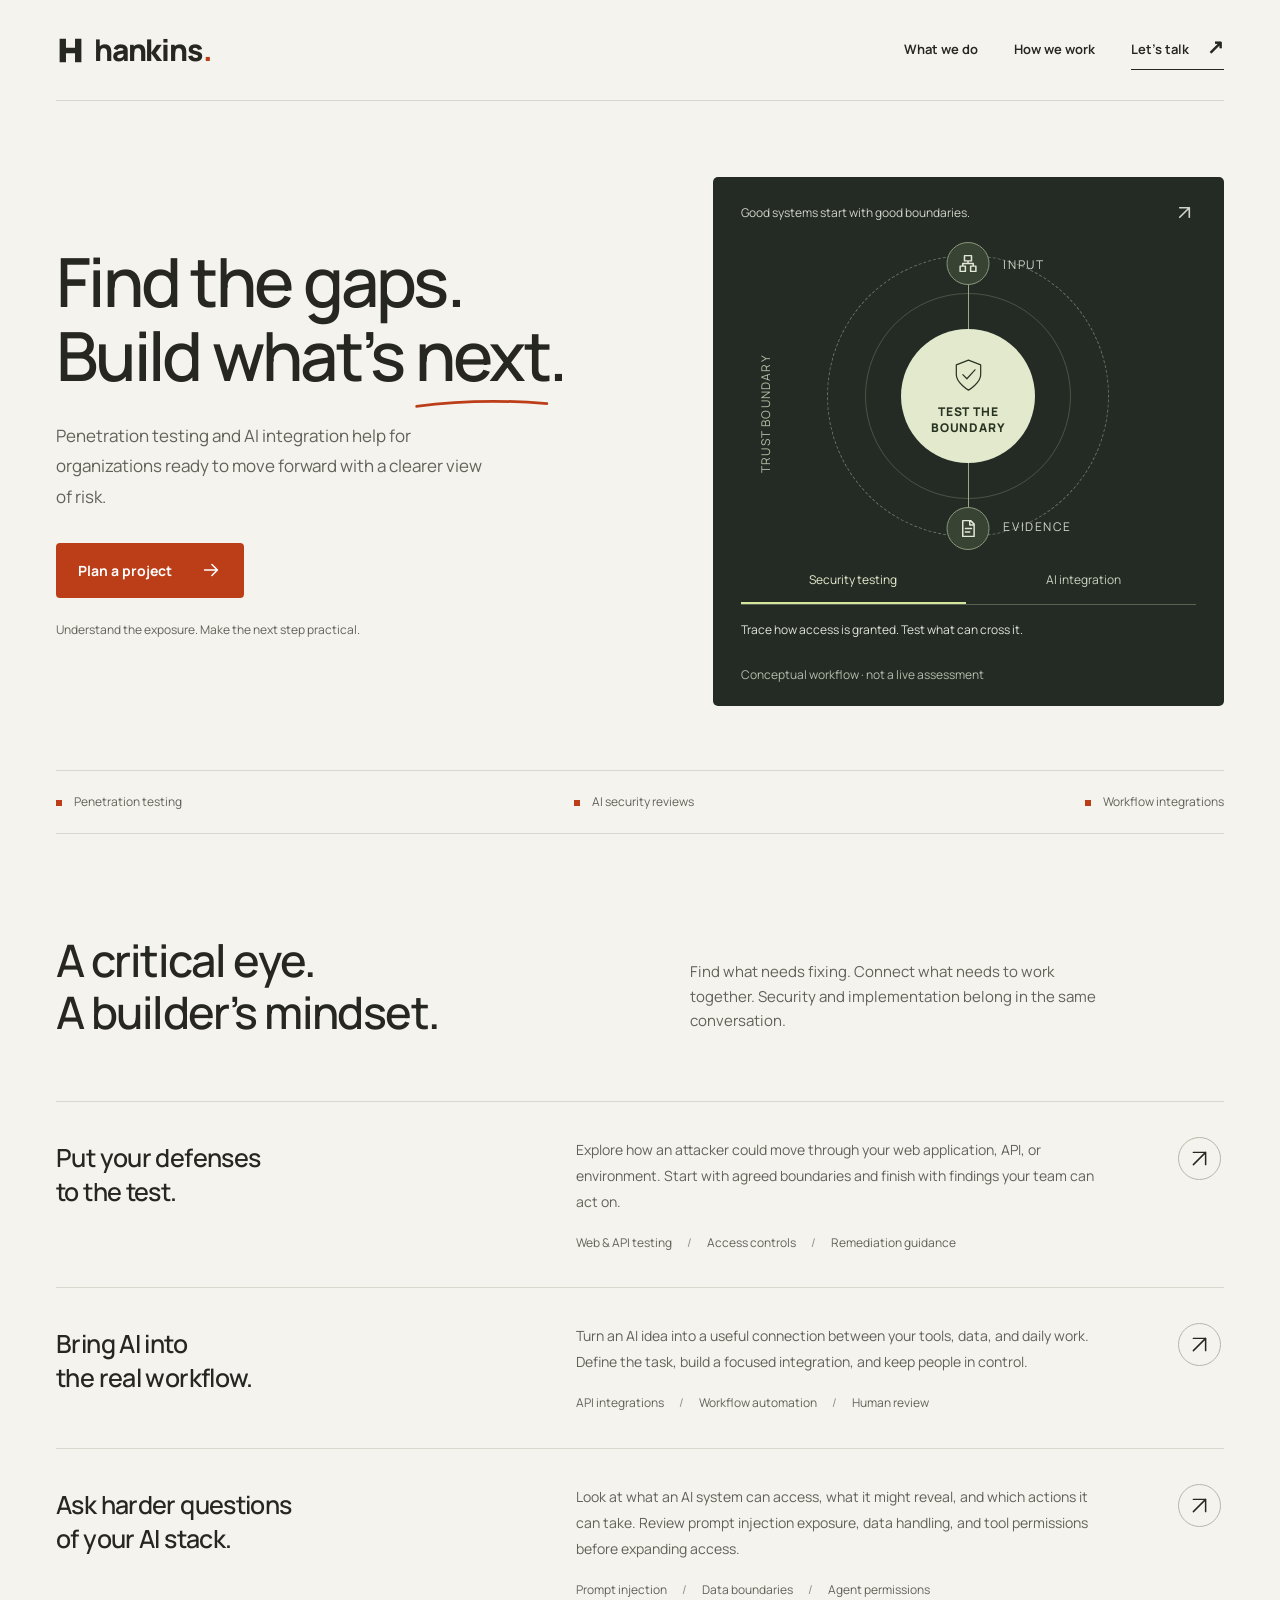
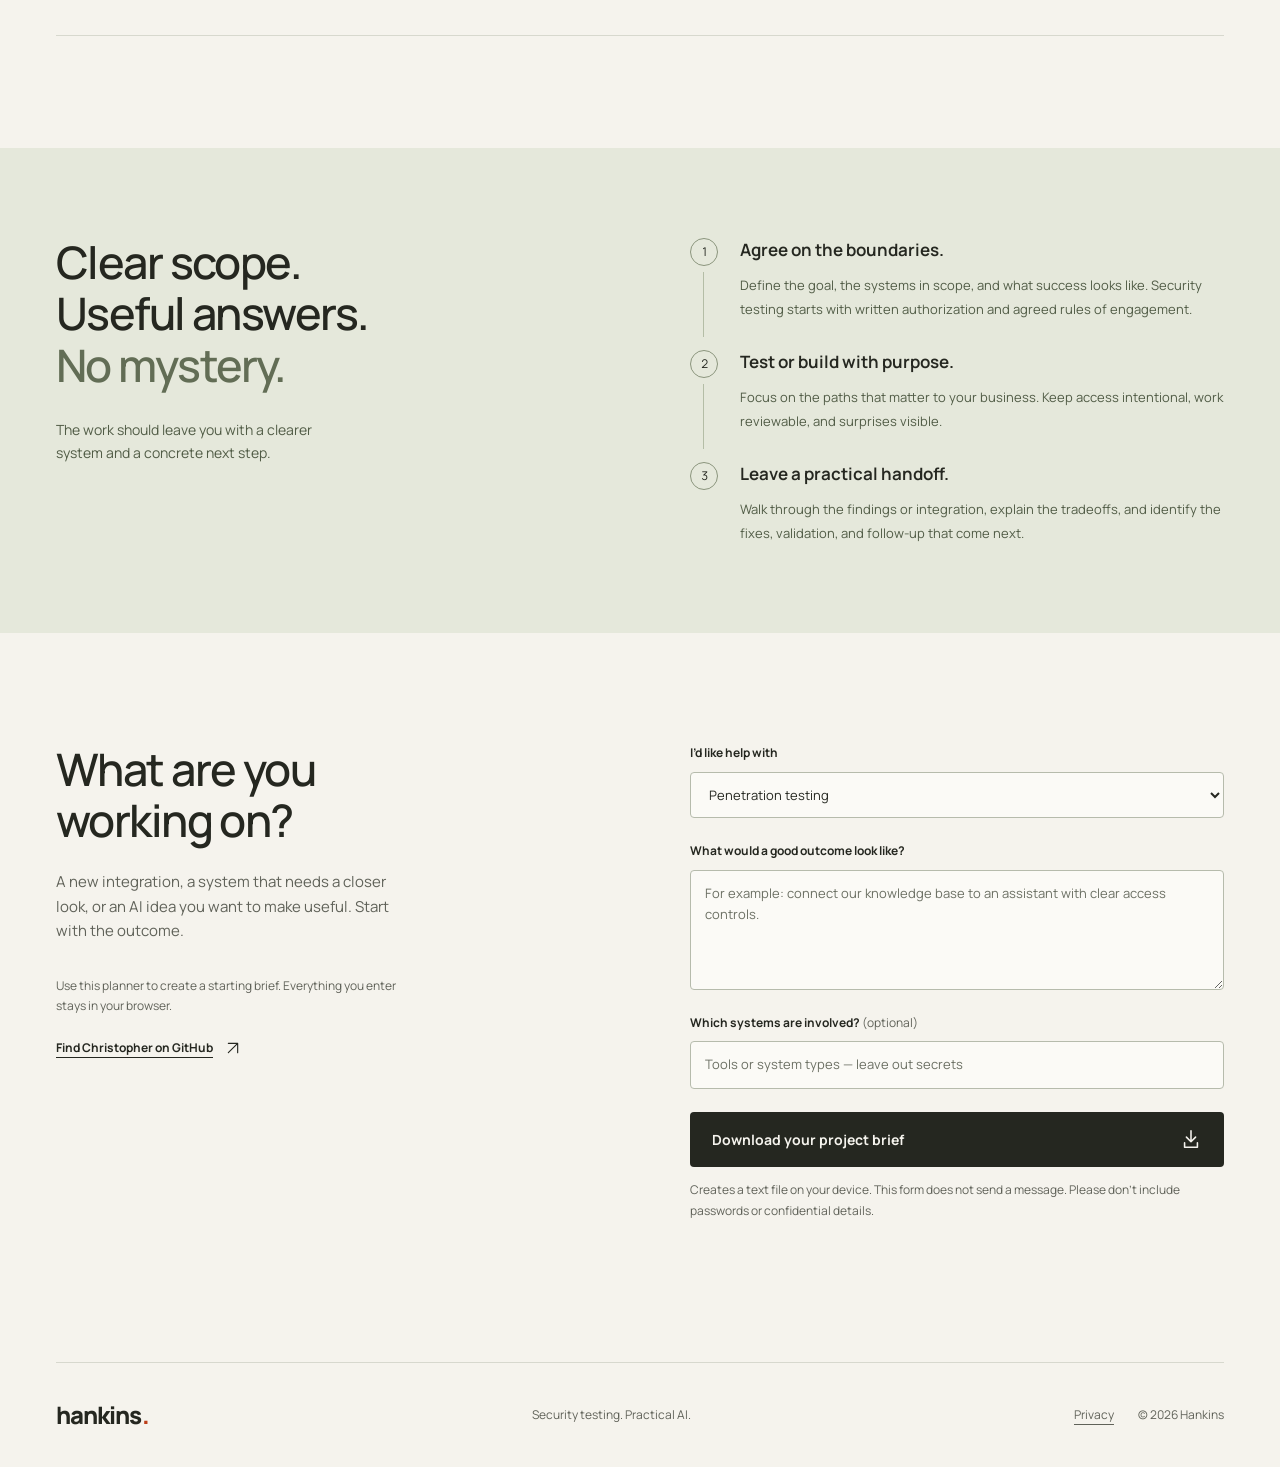
==== index.html @ 735a9c9a "Build Hankins public security and AI integration website" ====
<!doctype html>
<html lang="en">
<head>
  <meta charset="utf-8">
  <meta name="viewport" content="width=device-width, initial-scale=1">
  <meta name="theme-color" content="#f5f3ed">
  <meta name="description" content="Hankins helps organizations uncover security weaknesses and connect AI to real work. Explore penetration testing, AI security reviews, and practical integrations.">
  <meta property="og:title" content="Hankins — Security testing & AI integration">
  <meta property="og:description" content="Find the gaps. Build what’s next. Penetration testing and practical AI integration help.">
  <meta property="og:type" content="website">
  <meta property="og:url" content="https://hankins.work/">
  <link rel="canonical" href="https://hankins.work/">
  <link rel="icon" href="assets/mark.svg" type="image/svg+xml">
  <link rel="preload" href="assets/manrope.ttf" as="font" type="font/ttf" crossorigin>
  <link rel="stylesheet" href="styles.css">
  <title>Hankins — Security testing & AI integration</title>
  <script src="site.js" defer></script>
</head>
<body>
  <a class="skip-link" href="#main">Skip to content</a>
  <header class="site-header wrap">
    <a class="brand" href="#" aria-label="Hankins home"><svg width="29" height="29" viewBox="0 0 32 32" aria-hidden="true"><path d="M4 3h7v10h10V3h7v26h-7V19H11v10H4z" fill="currentColor"/></svg>hankins<span class="brand-dot">.</span></a>
    <nav aria-label="Main navigation"><a href="#services">What we do</a><a href="#approach">How we work</a><a class="nav-cta" href="#project">Let’s talk <span aria-hidden="true">↗</span></a></nav>
  </header>
  <main id="main">
    <section class="hero wrap" aria-labelledby="hero-title">
      <div class="hero-copy">
        <h1 id="hero-title">Find the gaps.<br>Build what’s <span class="next-word">next<svg viewBox="0 0 210 13" preserveAspectRatio="none" aria-hidden="true"><path d="M2 9Q100 0 207 6"/></svg></span>.</h1>
        <p class="hero-description">Penetration testing and AI integration help for organizations ready to move forward with a clearer view of risk.</p>
        <a class="button primary" href="#project">Plan a project <svg viewBox="0 0 24 24" aria-hidden="true"><path d="M5 12h14M13 6l6 6-6 6"/></svg></a>
        <p class="hero-note">Understand the exposure. Make the next step practical.</p>
      </div>
      <div class="boundary-panel">
        <div class="panel-top"><span>Good systems start with good boundaries.</span><svg viewBox="0 0 24 24" aria-hidden="true"><path d="M7 17L17 7M7 7h10v10"/></svg></div>
        <div class="diagram" aria-label="Illustrative system boundary diagram">
          <div class="boundary-ring outer"></div><div class="boundary-ring inner"></div>
          <div class="route-line route-top"></div><div class="route-line route-bottom"></div>
          <span class="diagram-label label-top">INPUT</span><span class="diagram-label label-bottom" id="destination-label">EVIDENCE</span>
          <div class="diagram-node node-top"><svg viewBox="0 0 24 24" aria-hidden="true"><path d="M8 3h8v6H8zM3 15h6v6H3zM15 15h6v6h-6zM12 9v3M6 15v-3h12v3"/></svg></div>
          <div class="diagram-core"><svg id="core-icon" viewBox="0 0 48 48" aria-hidden="true"><path d="M24 5L9 11v12c0 10 15 19 15 19s15-9 15-19V11L24 5z"/><path d="M17 23l5 5 10-11"/></svg><span id="core-label">TEST THE<br>BOUNDARY</span></div>
          <div class="diagram-node node-bottom"><svg viewBox="0 0 24 24" aria-hidden="true"><path d="M6 3h9l4 4v14H6zM14 3v5h5M9 12h7M9 16h5"/></svg></div>
          <span class="boundary-caption">TRUST BOUNDARY</span>
        </div>
        <div class="diagram-tabs" role="group" aria-label="Explore our work"><button type="button" data-view="security" aria-pressed="true">Security testing</button><button type="button" data-view="integration" aria-pressed="false">AI integration</button></div>
        <p class="panel-caption" id="diagram-description" aria-live="polite">Trace how access is granted. Test what can cross it.</p>
        <span class="illustration-note">Conceptual workflow · not a live assessment</span>
      </div>
    </section>
    <div class="service-strip wrap"><span>Penetration testing</span><span>AI security reviews</span><span>Workflow integrations</span></div>
    <section id="services" class="services wrap" aria-labelledby="services-title">
      <div class="section-intro"><h2 id="services-title">A critical eye.<br>A builder’s mindset.</h2><p>Find what needs fixing. Connect what needs to work together. Security and implementation belong in the same conversation.</p></div>
      <article class="service-row"><h3>Put your defenses<br>to the test.</h3><div><p>Explore how an attacker could move through your web application, API, or environment. Start with agreed boundaries and finish with findings your team can act on.</p><ul class="tags" aria-label="Penetration testing focus areas"><li>Web & API testing</li><li>Access controls</li><li>Remediation guidance</li></ul></div><a href="#project" data-service="Penetration testing" aria-label="Plan a penetration testing project"><svg viewBox="0 0 24 24" aria-hidden="true"><path d="M5 19L19 5M5 5h14v14"/></svg></a></article>
      <article class="service-row"><h3>Bring AI into<br>the real workflow.</h3><div><p>Turn an AI idea into a useful connection between your tools, data, and daily work. Define the task, build a focused integration, and keep people in control.</p><ul class="tags" aria-label="AI integration focus areas"><li>API integrations</li><li>Workflow automation</li><li>Human review</li></ul></div><a href="#project" data-service="AI integration" aria-label="Plan an AI integration project"><svg viewBox="0 0 24 24" aria-hidden="true"><path d="M5 19L19 5M5 5h14v14"/></svg></a></article>
      <article class="service-row"><h3>Ask harder questions<br>of your AI stack.</h3><div><p>Look at what an AI system can access, what it might reveal, and which actions it can take. Review prompt injection exposure, data handling, and tool permissions before expanding access.</p><ul class="tags" aria-label="AI security focus areas"><li>Prompt injection</li><li>Data boundaries</li><li>Agent permissions</li></ul></div><a href="#project" data-service="AI security review" aria-label="Plan an AI security review"><svg viewBox="0 0 24 24" aria-hidden="true"><path d="M5 19L19 5M5 5h14v14"/></svg></a></article>
    </section>
    <section id="approach" class="approach" aria-labelledby="approach-title"><div class="wrap approach-grid"><div><h2 id="approach-title">Clear scope.<br>Useful answers.<br><span>No mystery.</span></h2><p>The work should leave you with a clearer system and a concrete next step.</p></div><ol class="steps"><li><h3>Agree on the boundaries.</h3><p>Define the goal, the systems in scope, and what success looks like. Security testing starts with written authorization and agreed rules of engagement.</p></li><li><h3>Test or build with purpose.</h3><p>Focus on the paths that matter to your business. Keep access intentional, work reviewable, and surprises visible.</p></li><li><h3>Leave a practical handoff.</h3><p>Walk through the findings or integration, explain the tradeoffs, and identify the fixes, validation, and follow-up that come next.</p></li></ol></div></section>
    <section id="project" class="project wrap" aria-labelledby="project-title"><div class="project-intro"><h2 id="project-title">What are you<br>working on?</h2><p>A new integration, a system that needs a closer look, or an AI idea you want to make useful. Start with the outcome.</p><p class="project-aside">Use this planner to create a starting brief. Everything you enter stays in your browser.</p><a class="text-link" href="https://github.com/Hankins-Christopher" target="_blank" rel="noopener noreferrer">Find Christopher on GitHub <svg viewBox="0 0 24 24" aria-hidden="true"><path d="M5 19L19 5M5 5h14v14"/></svg></a></div>
      <form id="brief-form" class="brief-form"><label for="service">I’d like help with</label><select id="service" name="service"><option>Penetration testing</option><option>AI integration</option><option>AI security review</option><option>Help defining the project</option></select><label for="outcome">What would a good outcome look like?</label><textarea id="outcome" name="outcome" rows="4" maxlength="2000" placeholder="For example: connect our knowledge base to an assistant with clear access controls." required></textarea><label for="systems">Which systems are involved? <span>(optional)</span></label><input id="systems" name="systems" maxlength="300" placeholder="Tools or system types — leave out secrets"><button class="button dark" type="submit">Download your project brief <svg viewBox="0 0 24 24" aria-hidden="true"><path d="M12 3v12M7 10l5 5 5-5M5 16v5h14v-5"/></svg></button><p class="form-note">Creates a text file on your device. This form does not send a message. Please don’t include passwords or confidential details.</p><p id="brief-status" class="brief-status" role="status"></p><noscript><p>Enable JavaScript to download a brief, or use the GitHub link to find Christopher.</p></noscript></form>
    </section>
  </main>
  <footer class="footer wrap"><a class="brand" href="#">hankins<span class="brand-dot">.</span></a><p>Security testing. Practical AI.</p><div><a href="privacy.html">Privacy</a><span>© <span id="year">2026</span> Hankins</span></div></footer>
</body>
</html>
---- styles.css ----
@font-face{font-family:Manrope;src:url('assets/manrope.ttf') format('truetype');font-weight:200 800;font-style:normal;font-display:swap}
:root{--paper:#f5f3ed;--ink:#252720;--muted:#606259;--orange:#bc3e19;--bright:#f47749;--line:#d7d8ce;--dark:#242b24;--font:Manrope,Arial,sans-serif}
*{box-sizing:border-box}html{scroll-behavior:smooth;scroll-padding-top:35px}body{margin:0;background:var(--paper);color:var(--ink);font-family:var(--font);font-size:16px;line-height:1.65}::selection{background:var(--orange);color:var(--paper)}a{color:inherit;text-underline-offset:5px}button,input,select,textarea{font:inherit}button,a,input,select,textarea{-webkit-tap-highlight-color:transparent}button{cursor:pointer}a:focus-visible,button:focus-visible,input:focus-visible,textarea:focus-visible,select:focus-visible{outline:3px solid var(--orange);outline-offset:5px}svg{fill:none;stroke:currentColor;stroke-width:1.7;stroke-linecap:round;stroke-linejoin:round}.wrap{width:min(1280px,calc(100% - 112px));margin-inline:auto}.skip-link{position:absolute;left:20px;top:-100px;padding:10px 20px;background:var(--ink);color:white;z-index:10}.skip-link:focus{top:12px}.site-header{display:flex;align-items:center;justify-content:space-between;padding:30px 0;border-bottom:1px solid var(--line)}.brand{display:inline-flex;align-items:center;gap:9px;font-size:30px;line-height:1;font-weight:800;letter-spacing:-.04em;text-decoration:none}.brand svg{stroke:none}.brand-dot{color:var(--orange);margin-left:-8px}.site-header nav{display:flex;gap:36px;align-items:center;font-size:13px;font-weight:650}.site-header nav a{text-decoration:none}.site-header nav a:hover{color:var(--orange)}.nav-cta{padding-bottom:6px;border-bottom:1px solid var(--ink)}.nav-cta span{margin-left:15px;font-size:20px}.hero{display:grid;grid-template-columns:1.16fr 1fr;gap:64px;padding-top:76px;padding-bottom:64px;align-items:center}.hero h1{font-size:clamp(48px,5.3vw,76px);line-height:1.1;font-weight:550;letter-spacing:-.04em;margin:0 0 28px;text-wrap:balance}.next-word{position:relative;white-space:nowrap}.next-word svg{position:absolute;left:0;bottom:-9px;width:100%;height:12px;color:var(--orange);stroke-width:3}.hero-description{font-size:17px;max-width:430px;color:var(--muted);margin:0 0 30px;line-height:1.8}.button{display:inline-flex;gap:28px;align-items:center;justify-content:space-between;padding:16px 22px;border:0;border-radius:4px;text-decoration:none;font-size:14px;font-weight:700;transition:background .2s,color .2s}.button svg{width:22px;height:22px;flex-shrink:0}.primary{background:var(--orange);color:white}.primary:hover{background:#973012}.hero-note{font-size:12px;color:var(--muted);margin:22px 0 0}.boundary-panel{position:relative;overflow:hidden;background:var(--dark);color:#f0f1e7;padding:24px 28px 20px;border-radius:5px}.panel-top{display:flex;justify-content:space-between;gap:20px;align-items:center;font-size:12px;color:#d1d5c9}.panel-top svg{width:23px;height:23px;flex-shrink:0}.diagram{height:320px;position:relative;margin:12px 0 2px}.boundary-ring{position:absolute;border:1px solid #596252;border-radius:50%;top:50%;left:50%;transform:translate(-50%,-50%)}.outer{width:282px;height:282px;border-style:dashed;border-color:#6a7563}.inner{width:206px;height:206px;border-color:#495445}.route-line{position:absolute;background:#9ba68d;width:1px;height:70px;left:50%}.route-top{top:38px}.route-bottom{bottom:38px}.diagram-node{width:43px;height:43px;background:#394333;border:1px solid #89977c;border-radius:50%;display:grid;place-items:center;position:absolute;left:50%;transform:translateX(-50%)}.diagram-node svg{width:21px;height:21px;color:#e2e8d7}.node-top{top:6px}.node-bottom{bottom:6px}.diagram-label{position:absolute;left:calc(50% + 35px);font-size:12px;letter-spacing:.13em;color:#d0d7c8}.label-top{top:19px}.label-bottom{bottom:19px}.diagram-core{position:absolute;left:50%;top:50%;transform:translate(-50%,-50%);width:134px;height:134px;background:#e2e9cd;color:#293322;border-radius:50%;display:flex;flex-direction:column;align-items:center;justify-content:center;gap:9px}.diagram-core svg{width:39px;height:39px;stroke-width:1.5}.diagram-core span{font-size:12px;font-weight:800;letter-spacing:.08em;text-align:center;line-height:1.35}.boundary-caption{position:absolute;bottom:78px;left:0;font-size:12px;letter-spacing:.1em;transform:rotate(-90deg);transform-origin:15px 0;color:#b4bda8}.diagram-tabs{display:flex;gap:5px;border-bottom:1px solid #596252}.diagram-tabs button{flex:1;background:none;border:0;border-bottom:2px solid transparent;border-radius:0;color:#c9d2c0;font-size:12px;padding:12px 5px}.diagram-tabs button[aria-pressed=true]{color:#e6edce;border-bottom-color:#d3e69c}.diagram-tabs button:hover{background:#354032}.diagram-tabs button:focus-visible{outline-color:#e2e9cd}.panel-caption{font-size:12px;margin:15px 0 4px;min-height:36px;color:#e0e5d9}.illustration-note{font-size:12px;color:#b2bdab}.boundary-panel.is-integration .diagram-core{background:#f8b093;color:#402416}.boundary-panel.is-integration .route-line{background:#f8b093}.boundary-panel.is-integration .outer{border-style:solid}.boundary-panel.is-integration .inner{border-style:dashed}.diagram-core{transition:background .3s}.service-strip{display:flex;justify-content:space-between;border-block:1px solid var(--line);padding:21px 0;color:var(--muted);font-size:12px}.service-strip span:before{content:'';display:inline-block;width:6px;height:6px;background:var(--orange);margin-right:12px}.services{padding-block:100px 112px}.section-intro{display:grid;grid-template-columns:1fr 1fr;gap:100px;margin-bottom:64px;align-items:end}h2{font-size:clamp(34px,3.5vw,49px);letter-spacing:-.035em;font-weight:550;line-height:1.15;text-wrap:balance;margin:0}p{max-width:70ch}.section-intro p{margin:0 0 3px;color:var(--muted);font-size:15px;max-width:425px}.service-row{display:grid;grid-template-columns:1fr 1.18fr 46px;gap:65px;padding:35px 0;border-top:1px solid var(--line);align-items:start}.service-row:last-child{border-bottom:1px solid var(--line)}.service-row h3{margin:4px 0;font-size:25px;font-weight:550;letter-spacing:-.025em;line-height:1.35}.service-row p{margin:0;font-size:14px;color:var(--muted);line-height:1.85}.tags{display:flex;list-style:none;padding:0;margin:18px 0 0;gap:9px 15px;flex-wrap:wrap}.tags li{font-size:12px;color:var(--muted)}.tags li+li:before{content:' / ';margin-right:13px;color:#8b8e80}.service-row>a{width:43px;height:43px;display:grid;place-items:center;border:1px solid #b4b8aa;border-radius:50%;transition:background .2s,color .2s}.service-row>a:hover{background:var(--ink);color:var(--paper)}.service-row>a svg{width:21px;height:21px}.approach{background:#e5e8db;padding:88px 0}.approach-grid{display:grid;grid-template-columns:1fr 1fr;gap:100px}.approach h2 span{color:#626d55}.approach-grid>div>p{font-size:14px;max-width:300px;color:#515c46;margin-top:28px}.steps{list-style:none;padding:0;margin:0;counter-reset:step}.steps li{position:relative;padding:0 0 27px 50px;counter-increment:step}.steps li:before{content:counter(step);position:absolute;left:0;top:2px;width:26px;height:26px;border:1px solid #8b957d;display:grid;place-items:center;border-radius:50%;font-size:12px;font-variant-numeric:tabular-nums}.steps li:not(:last-child):after{content:'';width:1px;background:#b4bda6;position:absolute;left:13px;top:36px;bottom:11px}.steps li:last-child{padding-bottom:0}.steps h3{font-size:17px;font-weight:650;margin:0 0 9px}.steps p{color:#515c46;font-size:13px;margin:0;line-height:1.85}.project{display:grid;grid-template-columns:1fr 1fr;gap:100px;padding-block:110px}.project-intro>p{color:var(--muted);max-width:345px;font-size:15px;margin-top:24px}.project-intro .project-aside{font-size:12px;margin-top:32px}.text-link{display:inline-flex;align-items:center;gap:12px;font-size:12px;font-weight:700;margin-top:10px}.text-link svg{width:16px;height:16px}.brief-form{display:flex;flex-direction:column;align-items:stretch}.brief-form label{font-size:12px;font-weight:700;margin:0 0 9px}.brief-form label span{font-weight:400;color:var(--muted)}.brief-form input,.brief-form select,.brief-form textarea{width:100%;min-width:0;background:#fbfaf6;border:1px solid #b6bbac;border-radius:4px;padding:12px 14px;color:var(--ink);font-size:13px;margin:0 0 23px;caret-color:var(--orange)}.brief-form textarea{resize:vertical;min-height:120px}.brief-form :is(input,textarea)::placeholder{color:#6c7064;opacity:1}.dark{background:var(--ink);color:var(--paper);width:100%}.dark:hover{background:var(--orange)}.form-note{font-size:12px;line-height:1.8;color:var(--muted);margin:12px 0 0}.brief-status{font-size:12px;color:var(--orange);margin:10px 0 0;min-height:20px}.footer{display:flex;align-items:center;justify-content:space-between;gap:24px;padding-block:30px;border-top:1px solid var(--line)}.footer .brand{font-size:24px}.footer>p{color:var(--muted);font-size:12px}.footer>div{display:flex;gap:24px;font-size:12px;color:var(--muted)}.legal{padding-block:80px;max-width:760px;min-height:65vh}.legal h1{font-size:48px;line-height:1.15;letter-spacing:-.03em}.legal h2{font-size:23px;margin-top:32px}.legal p{color:var(--muted);font-size:15px}.legal a{color:var(--orange)}
@keyframes boundary-arrive{from{clip-path:inset(0 0 100% 0)}to{clip-path:inset(0 0 0 0)}}.diagram{animation:boundary-arrive 1s cubic-bezier(.16,1,.3,1) both}html{scrollbar-color:#8b907e var(--paper);scrollbar-width:thin}
@media(min-width:1500px){.hero{padding-block:90px}.hero h1{font-size:82px}.diagram{height:350px}}
@media(max-width:1050px){.wrap{width:calc(100% - 64px)}.hero{gap:32px}.hero h1{font-size:54px}.hero-description{font-size:15px}.section-intro,.approach-grid,.project{gap:55px}.service-row{gap:30px}.service-row h3{font-size:22px}.boundary-panel{padding-inline:20px}.panel-top{font-size:12px}.outer{width:250px;height:250px}.inner{width:190px;height:190px}.boundary-caption{left:-9px}.diagram-core{width:126px;height:126px}}
@media(max-width:760px){.wrap{width:calc(100% - 40px)}.site-header{padding:24px 0}.brand{font-size:27px}.site-header nav{gap:20px;font-size:12px}.site-header nav>a:not(.nav-cta){display:none}.hero{grid-template-columns:1fr;padding-top:47px;padding-bottom:34px;gap:38px}.hero h1{font-size:clamp(44px,9vw,65px);margin-bottom:25px;max-width:600px}.hero-description{font-size:15px;max-width:450px}.hero-note{margin-top:17px}.boundary-panel{padding:21px 23px}.diagram{height:305px;max-width:400px;margin-inline:auto}.outer{width:260px;height:260px}.inner{width:194px;height:194px}.panel-top{font-size:12px}.panel-caption{min-height:0}.boundary-caption{left:0}.service-strip{font-size:12px;gap:10px;padding-block:19px;align-items:center}.service-strip span:before{width:4px;height:4px;margin-right:6px}.services{padding-block:66px}.section-intro{grid-template-columns:1fr;gap:24px;margin-bottom:38px}.section-intro p{font-size:14px}.service-row{grid-template-columns:1fr 38px;gap:20px;padding-block:28px}.service-row h3{font-size:24px;grid-column:1}.service-row h3 br{display:none}.service-row>div{grid-column:1/-1;grid-row:2}.service-row>a{grid-row:1;grid-column:2;width:36px;height:36px}.service-row p{font-size:13px}.tags{margin-top:16px;gap:8px 12px}.tags li+li:before{margin-right:10px}.approach{padding-block:60px}.approach-grid{grid-template-columns:1fr;gap:36px}.approach-grid>div>p{max-width:350px;margin-bottom:0}.steps li{padding-left:43px}.project{grid-template-columns:1fr;gap:36px;padding-block:65px}.project-intro>p{max-width:460px}.project-intro .project-aside{margin-top:23px}.footer{flex-wrap:wrap;gap:12px;padding-block:25px}.footer>p{margin:0}.footer>div{width:100%;justify-content:space-between;margin-top:8px}.legal{padding-block:45px}.legal h1{font-size:36px}}
@media(prefers-reduced-motion:reduce){html{scroll-behavior:auto}*,*:before,*:after{animation:none!important;transition:none!important}}

@media(max-width:760px){.service-strip{flex-wrap:wrap;justify-content:flex-start;gap:10px 20px}.service-strip span{white-space:nowrap}.diagram-tabs button{min-height:44px}}
@media(max-width:760px){.brief-form input,.brief-form select,.brief-form textarea{font-size:16px}}
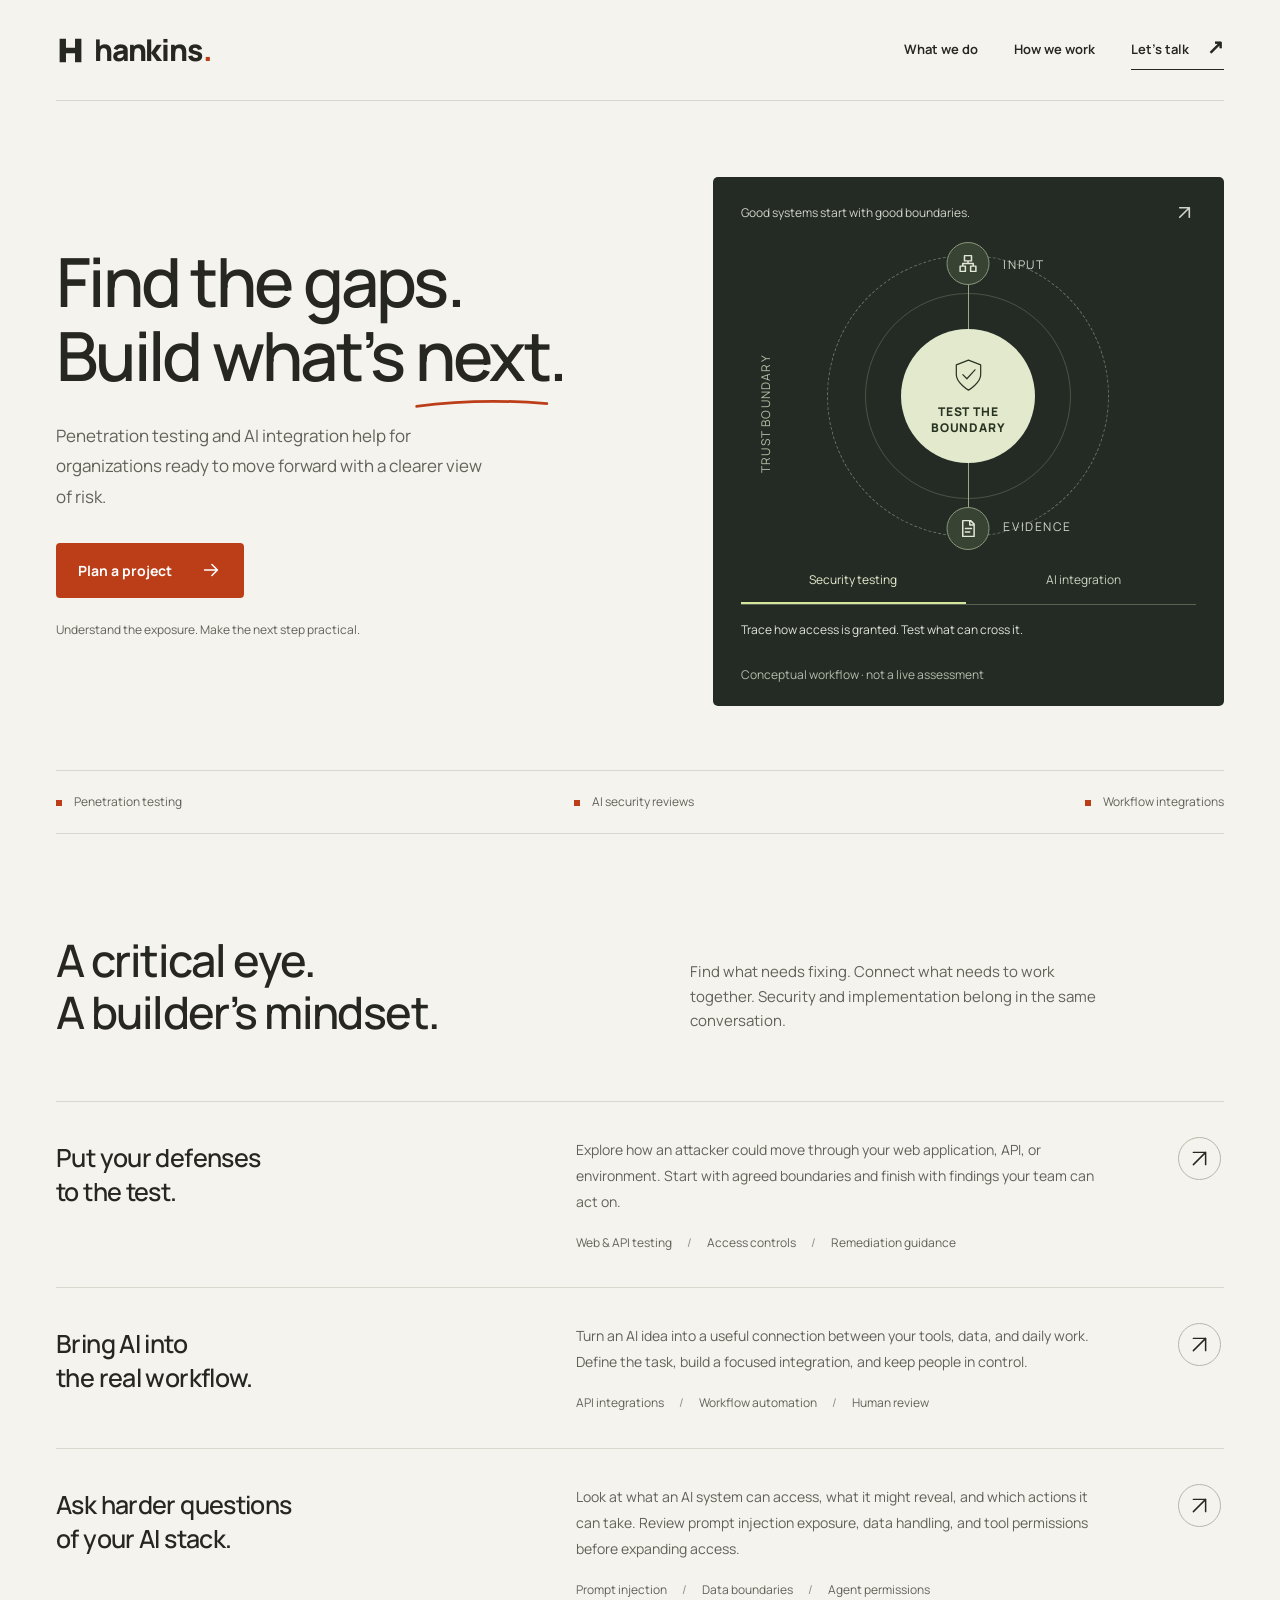
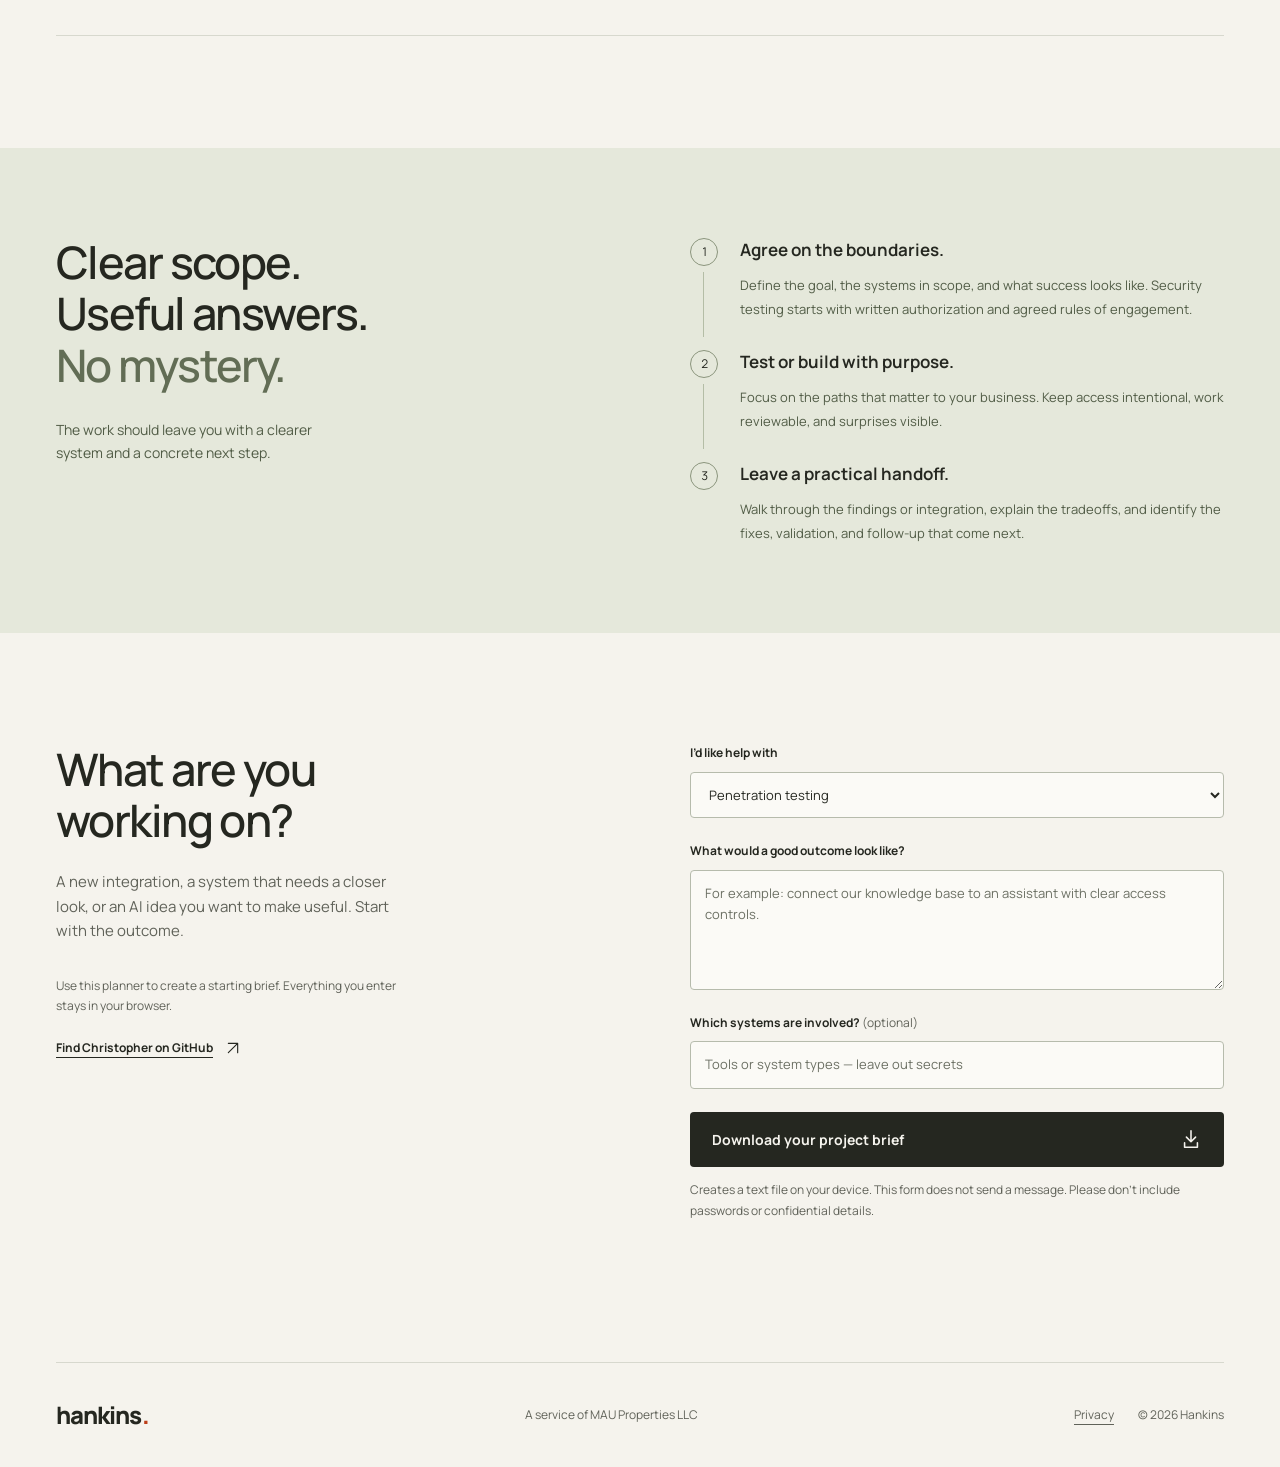
==== commit 0805bf02: "Attribute Hankins services to MAU Properties LLC" ====
--- a/index.html
+++ b/index.html
@@ -58,6 +58,6 @@
       <form id="brief-form" class="brief-form"><label for="service">I’d like help with</label><select id="service" name="service"><option>Penetration testing</option><option>AI integration</option><option>AI security review</option><option>Help defining the project</option></select><label for="outcome">What would a good outcome look like?</label><textarea id="outcome" name="outcome" rows="4" maxlength="2000" placeholder="For example: connect our knowledge base to an assistant with clear access controls." required></textarea><label for="systems">Which systems are involved? <span>(optional)</span></label><input id="systems" name="systems" maxlength="300" placeholder="Tools or system types — leave out secrets"><button class="button dark" type="submit">Download your project brief <svg viewBox="0 0 24 24" aria-hidden="true"><path d="M12 3v12M7 10l5 5 5-5M5 16v5h14v-5"/></svg></button><p class="form-note">Creates a text file on your device. This form does not send a message. Please don’t include passwords or confidential details.</p><p id="brief-status" class="brief-status" role="status"></p><noscript><p>Enable JavaScript to download a brief, or use the GitHub link to find Christopher.</p></noscript></form>
     </section>
   </main>
-  <footer class="footer wrap"><a class="brand" href="#">hankins<span class="brand-dot">.</span></a><p>Security testing. Practical AI.</p><div><a href="privacy.html">Privacy</a><span>© <span id="year">2026</span> Hankins</span></div></footer>
+  <footer class="footer wrap"><a class="brand" href="#">hankins<span class="brand-dot">.</span></a><p>A service of MAU Properties LLC</p><div><a href="privacy.html">Privacy</a><span>© <span id="year">2026</span> Hankins</span></div></footer>
 </body>
 </html>
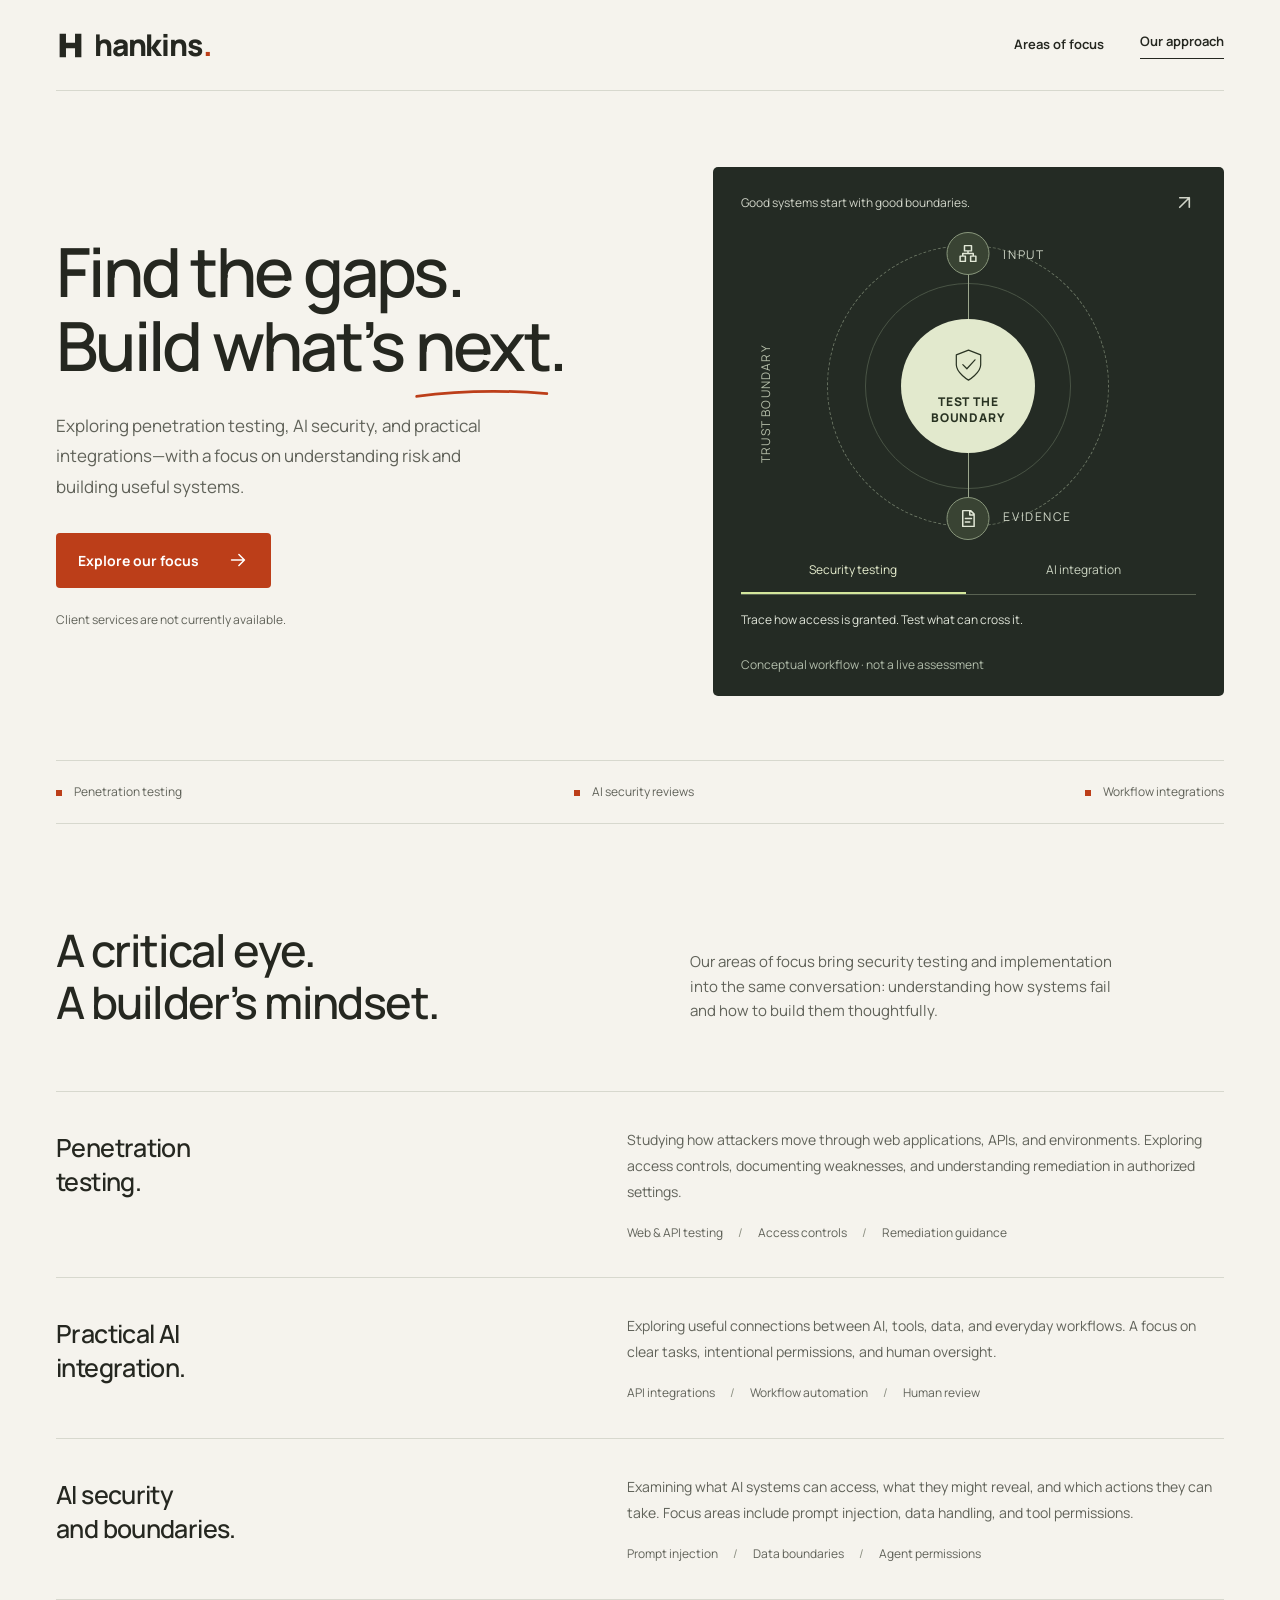
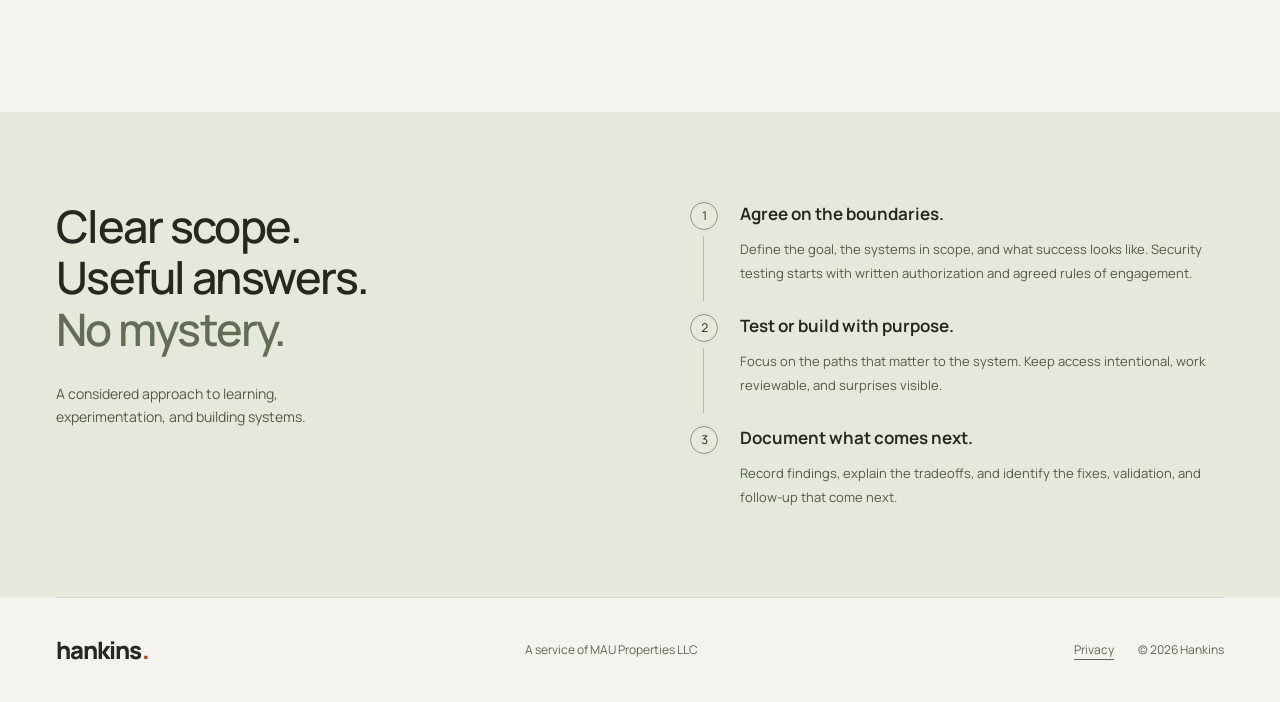
==== commit 6d782b99: "Make site informational and remove client inquiry flows" ====
--- a/index.html
+++ b/index.html
@@ -4,9 +4,9 @@
   <meta charset="utf-8">
   <meta name="viewport" content="width=device-width, initial-scale=1">
   <meta name="theme-color" content="#f5f3ed">
-  <meta name="description" content="Hankins helps organizations uncover security weaknesses and connect AI to real work. Explore penetration testing, AI security reviews, and practical integrations.">
+  <meta name="description" content="Explore Hankins’ areas of focus in penetration testing, AI security, and practical integrations. Client services are not currently available.">
   <meta property="og:title" content="Hankins — Security testing & AI integration">
-  <meta property="og:description" content="Find the gaps. Build what’s next. Penetration testing and practical AI integration help.">
+  <meta property="og:description" content="Find the gaps. Build what’s next. Exploring security testing and practical AI integration.">
   <meta property="og:type" content="website">
   <meta property="og:url" content="https://hankins.work/">
   <link rel="canonical" href="https://hankins.work/">
@@ -20,15 +20,15 @@
   <a class="skip-link" href="#main">Skip to content</a>
   <header class="site-header wrap">
     <a class="brand" href="#" aria-label="Hankins home"><svg width="29" height="29" viewBox="0 0 32 32" aria-hidden="true"><path d="M4 3h7v10h10V3h7v26h-7V19H11v10H4z" fill="currentColor"/></svg>hankins<span class="brand-dot">.</span></a>
-    <nav aria-label="Main navigation"><a href="#services">What we do</a><a href="#approach">How we work</a><a class="nav-cta" href="#project">Let’s talk <span aria-hidden="true">↗</span></a></nav>
+    <nav aria-label="Main navigation"><a href="#focus">Areas of focus</a><a class="nav-cta" href="#approach">Our approach</a></nav>
   </header>
   <main id="main">
     <section class="hero wrap" aria-labelledby="hero-title">
       <div class="hero-copy">
         <h1 id="hero-title">Find the gaps.<br>Build what’s <span class="next-word">next<svg viewBox="0 0 210 13" preserveAspectRatio="none" aria-hidden="true"><path d="M2 9Q100 0 207 6"/></svg></span>.</h1>
-        <p class="hero-description">Penetration testing and AI integration help for organizations ready to move forward with a clearer view of risk.</p>
-        <a class="button primary" href="#project">Plan a project <svg viewBox="0 0 24 24" aria-hidden="true"><path d="M5 12h14M13 6l6 6-6 6"/></svg></a>
-        <p class="hero-note">Understand the exposure. Make the next step practical.</p>
+        <p class="hero-description">Exploring penetration testing, AI security, and practical integrations—with a focus on understanding risk and building useful systems.</p>
+        <a class="button primary" href="#focus">Explore our focus <svg viewBox="0 0 24 24" aria-hidden="true"><path d="M5 12h14M13 6l6 6-6 6"/></svg></a>
+        <p class="hero-note">Client services are not currently available.</p>
       </div>
       <div class="boundary-panel">
         <div class="panel-top"><span>Good systems start with good boundaries.</span><svg viewBox="0 0 24 24" aria-hidden="true"><path d="M7 17L17 7M7 7h10v10"/></svg></div>
@@ -47,16 +47,13 @@
       </div>
     </section>
     <div class="service-strip wrap"><span>Penetration testing</span><span>AI security reviews</span><span>Workflow integrations</span></div>
-    <section id="services" class="services wrap" aria-labelledby="services-title">
-      <div class="section-intro"><h2 id="services-title">A critical eye.<br>A builder’s mindset.</h2><p>Find what needs fixing. Connect what needs to work together. Security and implementation belong in the same conversation.</p></div>
-      <article class="service-row"><h3>Put your defenses<br>to the test.</h3><div><p>Explore how an attacker could move through your web application, API, or environment. Start with agreed boundaries and finish with findings your team can act on.</p><ul class="tags" aria-label="Penetration testing focus areas"><li>Web & API testing</li><li>Access controls</li><li>Remediation guidance</li></ul></div><a href="#project" data-service="Penetration testing" aria-label="Plan a penetration testing project"><svg viewBox="0 0 24 24" aria-hidden="true"><path d="M5 19L19 5M5 5h14v14"/></svg></a></article>
-      <article class="service-row"><h3>Bring AI into<br>the real workflow.</h3><div><p>Turn an AI idea into a useful connection between your tools, data, and daily work. Define the task, build a focused integration, and keep people in control.</p><ul class="tags" aria-label="AI integration focus areas"><li>API integrations</li><li>Workflow automation</li><li>Human review</li></ul></div><a href="#project" data-service="AI integration" aria-label="Plan an AI integration project"><svg viewBox="0 0 24 24" aria-hidden="true"><path d="M5 19L19 5M5 5h14v14"/></svg></a></article>
-      <article class="service-row"><h3>Ask harder questions<br>of your AI stack.</h3><div><p>Look at what an AI system can access, what it might reveal, and which actions it can take. Review prompt injection exposure, data handling, and tool permissions before expanding access.</p><ul class="tags" aria-label="AI security focus areas"><li>Prompt injection</li><li>Data boundaries</li><li>Agent permissions</li></ul></div><a href="#project" data-service="AI security review" aria-label="Plan an AI security review"><svg viewBox="0 0 24 24" aria-hidden="true"><path d="M5 19L19 5M5 5h14v14"/></svg></a></article>
+    <section id="focus" class="services wrap" aria-labelledby="services-title">
+      <div class="section-intro"><h2 id="services-title">A critical eye.<br>A builder’s mindset.</h2><p>Our areas of focus bring security testing and implementation into the same conversation: understanding how systems fail and how to build them thoughtfully.</p></div>
+      <article class="service-row"><h3>Penetration<br>testing.</h3><div><p>Studying how attackers move through web applications, APIs, and environments. Exploring access controls, documenting weaknesses, and understanding remediation in authorized settings.</p><ul class="tags" aria-label="Penetration testing focus areas"><li>Web & API testing</li><li>Access controls</li><li>Remediation guidance</li></ul></div></article>
+      <article class="service-row"><h3>Practical AI<br>integration.</h3><div><p>Exploring useful connections between AI, tools, data, and everyday workflows. A focus on clear tasks, intentional permissions, and human oversight.</p><ul class="tags" aria-label="AI integration focus areas"><li>API integrations</li><li>Workflow automation</li><li>Human review</li></ul></div></article>
+      <article class="service-row"><h3>AI security<br>and boundaries.</h3><div><p>Examining what AI systems can access, what they might reveal, and which actions they can take. Focus areas include prompt injection, data handling, and tool permissions.</p><ul class="tags" aria-label="AI security focus areas"><li>Prompt injection</li><li>Data boundaries</li><li>Agent permissions</li></ul></div></article>
     </section>
-    <section id="approach" class="approach" aria-labelledby="approach-title"><div class="wrap approach-grid"><div><h2 id="approach-title">Clear scope.<br>Useful answers.<br><span>No mystery.</span></h2><p>The work should leave you with a clearer system and a concrete next step.</p></div><ol class="steps"><li><h3>Agree on the boundaries.</h3><p>Define the goal, the systems in scope, and what success looks like. Security testing starts with written authorization and agreed rules of engagement.</p></li><li><h3>Test or build with purpose.</h3><p>Focus on the paths that matter to your business. Keep access intentional, work reviewable, and surprises visible.</p></li><li><h3>Leave a practical handoff.</h3><p>Walk through the findings or integration, explain the tradeoffs, and identify the fixes, validation, and follow-up that come next.</p></li></ol></div></section>
-    <section id="project" class="project wrap" aria-labelledby="project-title"><div class="project-intro"><h2 id="project-title">What are you<br>working on?</h2><p>A new integration, a system that needs a closer look, or an AI idea you want to make useful. Start with the outcome.</p><p class="project-aside">Use this planner to create a starting brief. Everything you enter stays in your browser.</p><a class="text-link" href="https://github.com/Hankins-Christopher" target="_blank" rel="noopener noreferrer">Find Christopher on GitHub <svg viewBox="0 0 24 24" aria-hidden="true"><path d="M5 19L19 5M5 5h14v14"/></svg></a></div>
-      <form id="brief-form" class="brief-form"><label for="service">I’d like help with</label><select id="service" name="service"><option>Penetration testing</option><option>AI integration</option><option>AI security review</option><option>Help defining the project</option></select><label for="outcome">What would a good outcome look like?</label><textarea id="outcome" name="outcome" rows="4" maxlength="2000" placeholder="For example: connect our knowledge base to an assistant with clear access controls." required></textarea><label for="systems">Which systems are involved? <span>(optional)</span></label><input id="systems" name="systems" maxlength="300" placeholder="Tools or system types — leave out secrets"><button class="button dark" type="submit">Download your project brief <svg viewBox="0 0 24 24" aria-hidden="true"><path d="M12 3v12M7 10l5 5 5-5M5 16v5h14v-5"/></svg></button><p class="form-note">Creates a text file on your device. This form does not send a message. Please don’t include passwords or confidential details.</p><p id="brief-status" class="brief-status" role="status"></p><noscript><p>Enable JavaScript to download a brief, or use the GitHub link to find Christopher.</p></noscript></form>
-    </section>
+    <section id="approach" class="approach" aria-labelledby="approach-title"><div class="wrap approach-grid"><div><h2 id="approach-title">Clear scope.<br>Useful answers.<br><span>No mystery.</span></h2><p>A considered approach to learning, experimentation, and building systems.</p></div><ol class="steps"><li><h3>Agree on the boundaries.</h3><p>Define the goal, the systems in scope, and what success looks like. Security testing starts with written authorization and agreed rules of engagement.</p></li><li><h3>Test or build with purpose.</h3><p>Focus on the paths that matter to the system. Keep access intentional, work reviewable, and surprises visible.</p></li><li><h3>Document what comes next.</h3><p>Record findings, explain the tradeoffs, and identify the fixes, validation, and follow-up that come next.</p></li></ol></div></section>
   </main>
   <footer class="footer wrap"><a class="brand" href="#">hankins<span class="brand-dot">.</span></a><p>A service of MAU Properties LLC</p><div><a href="privacy.html">Privacy</a><span>© <span id="year">2026</span> Hankins</span></div></footer>
 </body>
--- a/styles.css
+++ b/styles.css
@@ -9,3 +9,7 @@
 
 @media(max-width:760px){.service-strip{flex-wrap:wrap;justify-content:flex-start;gap:10px 20px}.service-strip span{white-space:nowrap}.diagram-tabs button{min-height:44px}}
 @media(max-width:760px){.brief-form input,.brief-form select,.brief-form textarea{font-size:16px}}
+
+/* Informational focus rows have no inquiry controls. */
+.service-row{grid-template-columns:1fr 1.18fr}
+@media(max-width:760px){.service-row{grid-template-columns:1fr}.service-row>div{grid-column:1;grid-row:auto}}
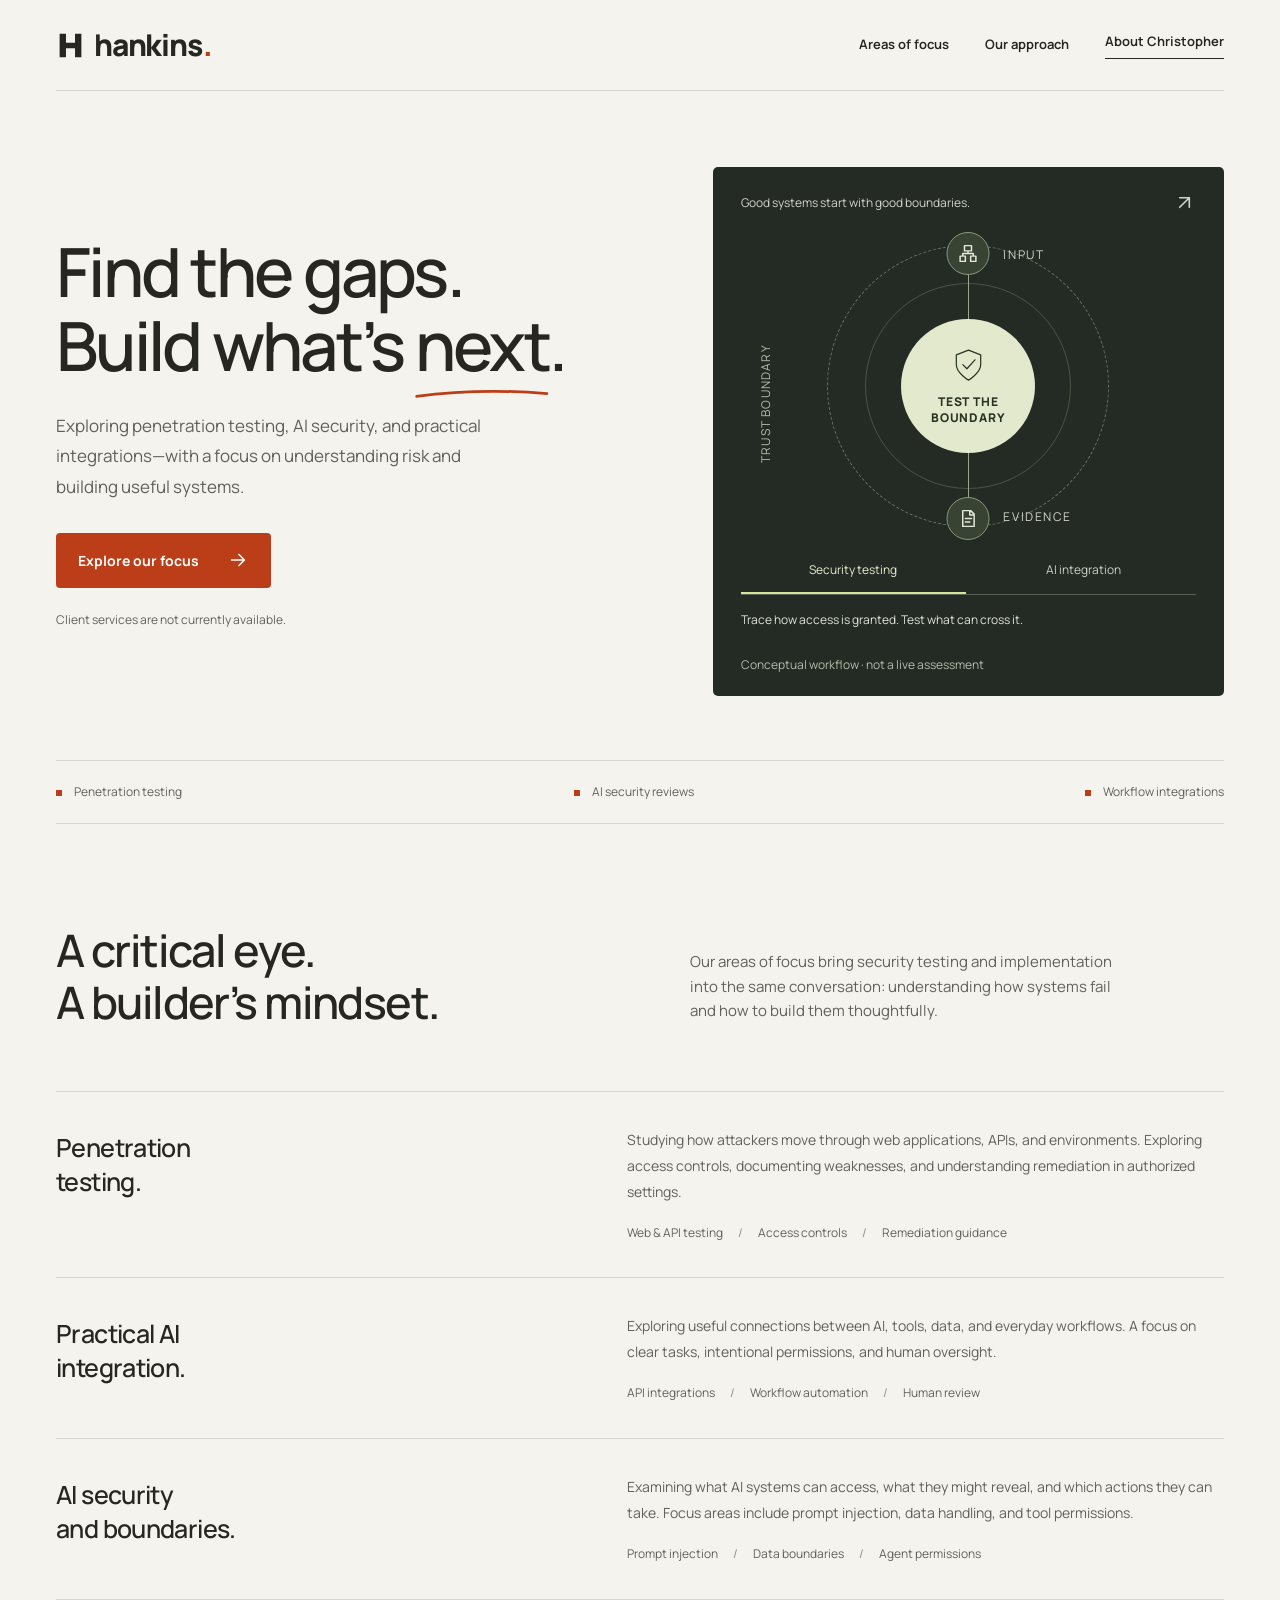
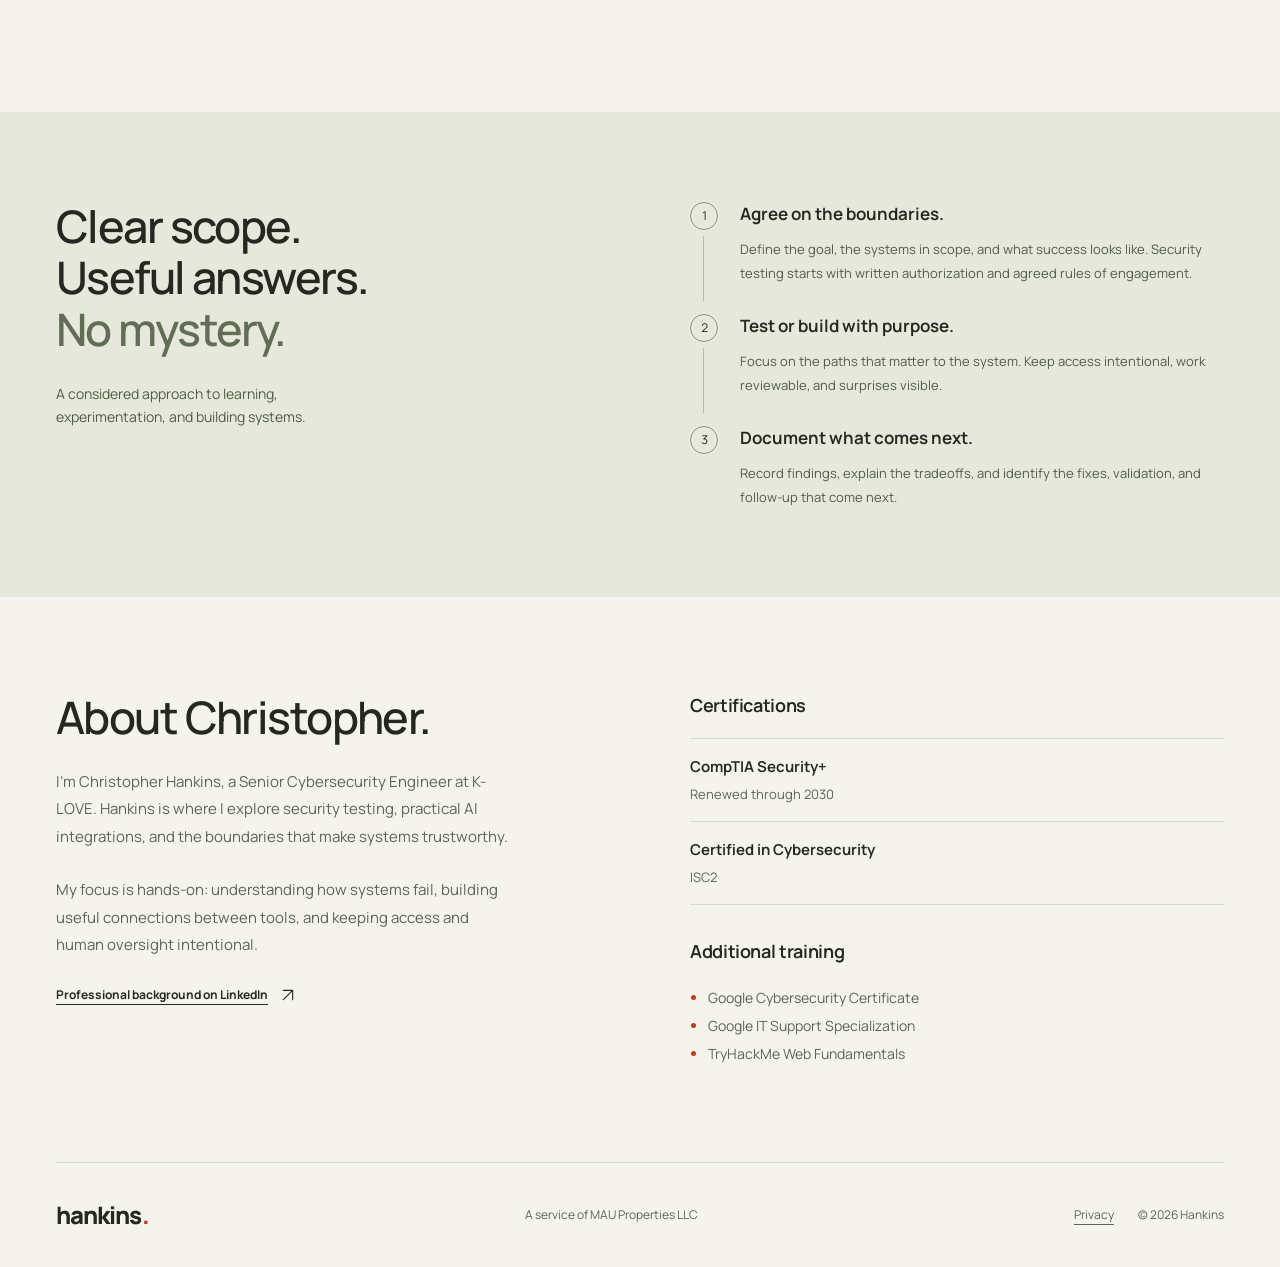
==== commit e9f40d8a: "Add Christopher background and confirmed credentials" ====
--- a/index.html
+++ b/index.html
@@ -20,7 +20,7 @@
   <a class="skip-link" href="#main">Skip to content</a>
   <header class="site-header wrap">
     <a class="brand" href="#" aria-label="Hankins home"><svg width="29" height="29" viewBox="0 0 32 32" aria-hidden="true"><path d="M4 3h7v10h10V3h7v26h-7V19H11v10H4z" fill="currentColor"/></svg>hankins<span class="brand-dot">.</span></a>
-    <nav aria-label="Main navigation"><a href="#focus">Areas of focus</a><a class="nav-cta" href="#approach">Our approach</a></nav>
+    <nav aria-label="Main navigation"><a href="#focus">Areas of focus</a><a href="#approach">Our approach</a><a class="nav-cta" href="#about">About Christopher</a></nav>
   </header>
   <main id="main">
     <section class="hero wrap" aria-labelledby="hero-title">
@@ -54,6 +54,10 @@
       <article class="service-row"><h3>AI security<br>and boundaries.</h3><div><p>Examining what AI systems can access, what they might reveal, and which actions they can take. Focus areas include prompt injection, data handling, and tool permissions.</p><ul class="tags" aria-label="AI security focus areas"><li>Prompt injection</li><li>Data boundaries</li><li>Agent permissions</li></ul></div></article>
     </section>
     <section id="approach" class="approach" aria-labelledby="approach-title"><div class="wrap approach-grid"><div><h2 id="approach-title">Clear scope.<br>Useful answers.<br><span>No mystery.</span></h2><p>A considered approach to learning, experimentation, and building systems.</p></div><ol class="steps"><li><h3>Agree on the boundaries.</h3><p>Define the goal, the systems in scope, and what success looks like. Security testing starts with written authorization and agreed rules of engagement.</p></li><li><h3>Test or build with purpose.</h3><p>Focus on the paths that matter to the system. Keep access intentional, work reviewable, and surprises visible.</p></li><li><h3>Document what comes next.</h3><p>Record findings, explain the tradeoffs, and identify the fixes, validation, and follow-up that come next.</p></li></ol></div></section>
+    <section id="about" class="about wrap" aria-labelledby="about-title">
+      <div class="about-story"><h2 id="about-title">About Christopher.</h2><p>I’m Christopher Hankins, a Senior Cybersecurity Engineer at K-LOVE. Hankins is where I explore security testing, practical AI integrations, and the boundaries that make systems trustworthy.</p><p>My focus is hands-on: understanding how systems fail, building useful connections between tools, and keeping access and human oversight intentional.</p><a class="text-link" href="https://www.linkedin.com/in/christopher-hankins/" target="_blank" rel="noopener noreferrer">Professional background on LinkedIn <svg viewBox="0 0 24 24" aria-hidden="true"><path d="M5 19L19 5M5 5h14v14"/></svg></a></div>
+      <div class="about-credentials"><h3>Certifications</h3><ul class="credential-list"><li><strong>CompTIA Security+</strong><span>Renewed through 2030</span></li><li><strong>Certified in Cybersecurity</strong><span>ISC2</span></li></ul><h3>Additional training</h3><ul class="training-list"><li>Google Cybersecurity Certificate</li><li>Google IT Support Specialization</li><li>TryHackMe Web Fundamentals</li></ul></div>
+    </section>
   </main>
   <footer class="footer wrap"><a class="brand" href="#">hankins<span class="brand-dot">.</span></a><p>A service of MAU Properties LLC</p><div><a href="privacy.html">Privacy</a><span>© <span id="year">2026</span> Hankins</span></div></footer>
 </body>
--- a/styles.css
+++ b/styles.css
@@ -13,3 +13,6 @@
 /* Informational focus rows have no inquiry controls. */
 .service-row{grid-template-columns:1fr 1.18fr}
 @media(max-width:760px){.service-row{grid-template-columns:1fr}.service-row>div{grid-column:1;grid-row:auto}}
+.about{display:grid;grid-template-columns:1fr 1fr;gap:100px;padding-block:94px}.about-story>p{font-size:15px;color:var(--muted);max-width:460px;margin:25px 0 0;line-height:1.85}.about-story .text-link{margin-top:26px}.about-credentials h3{font-size:18px;font-weight:650;letter-spacing:-.02em;margin:0 0 17px}.credential-list{list-style:none;padding:0;margin:0 0 32px}.credential-list li{display:flex;flex-direction:column;gap:4px;padding:16px 0;border-top:1px solid var(--line)}.credential-list li:last-child{border-bottom:1px solid var(--line)}.credential-list strong{font-weight:650;font-size:15px}.credential-list span{color:var(--muted);font-size:13px}.training-list{margin:0;padding-left:18px;color:var(--muted);font-size:14px;line-height:2}.training-list li::marker{color:var(--orange)}
+@media(max-width:1050px){.about{gap:55px}}
+@media(max-width:760px){.about{grid-template-columns:1fr;gap:36px;padding-block:60px}.about-story>p{font-size:14px}.site-header nav{gap:16px}.site-header .nav-cta{font-size:11px}}
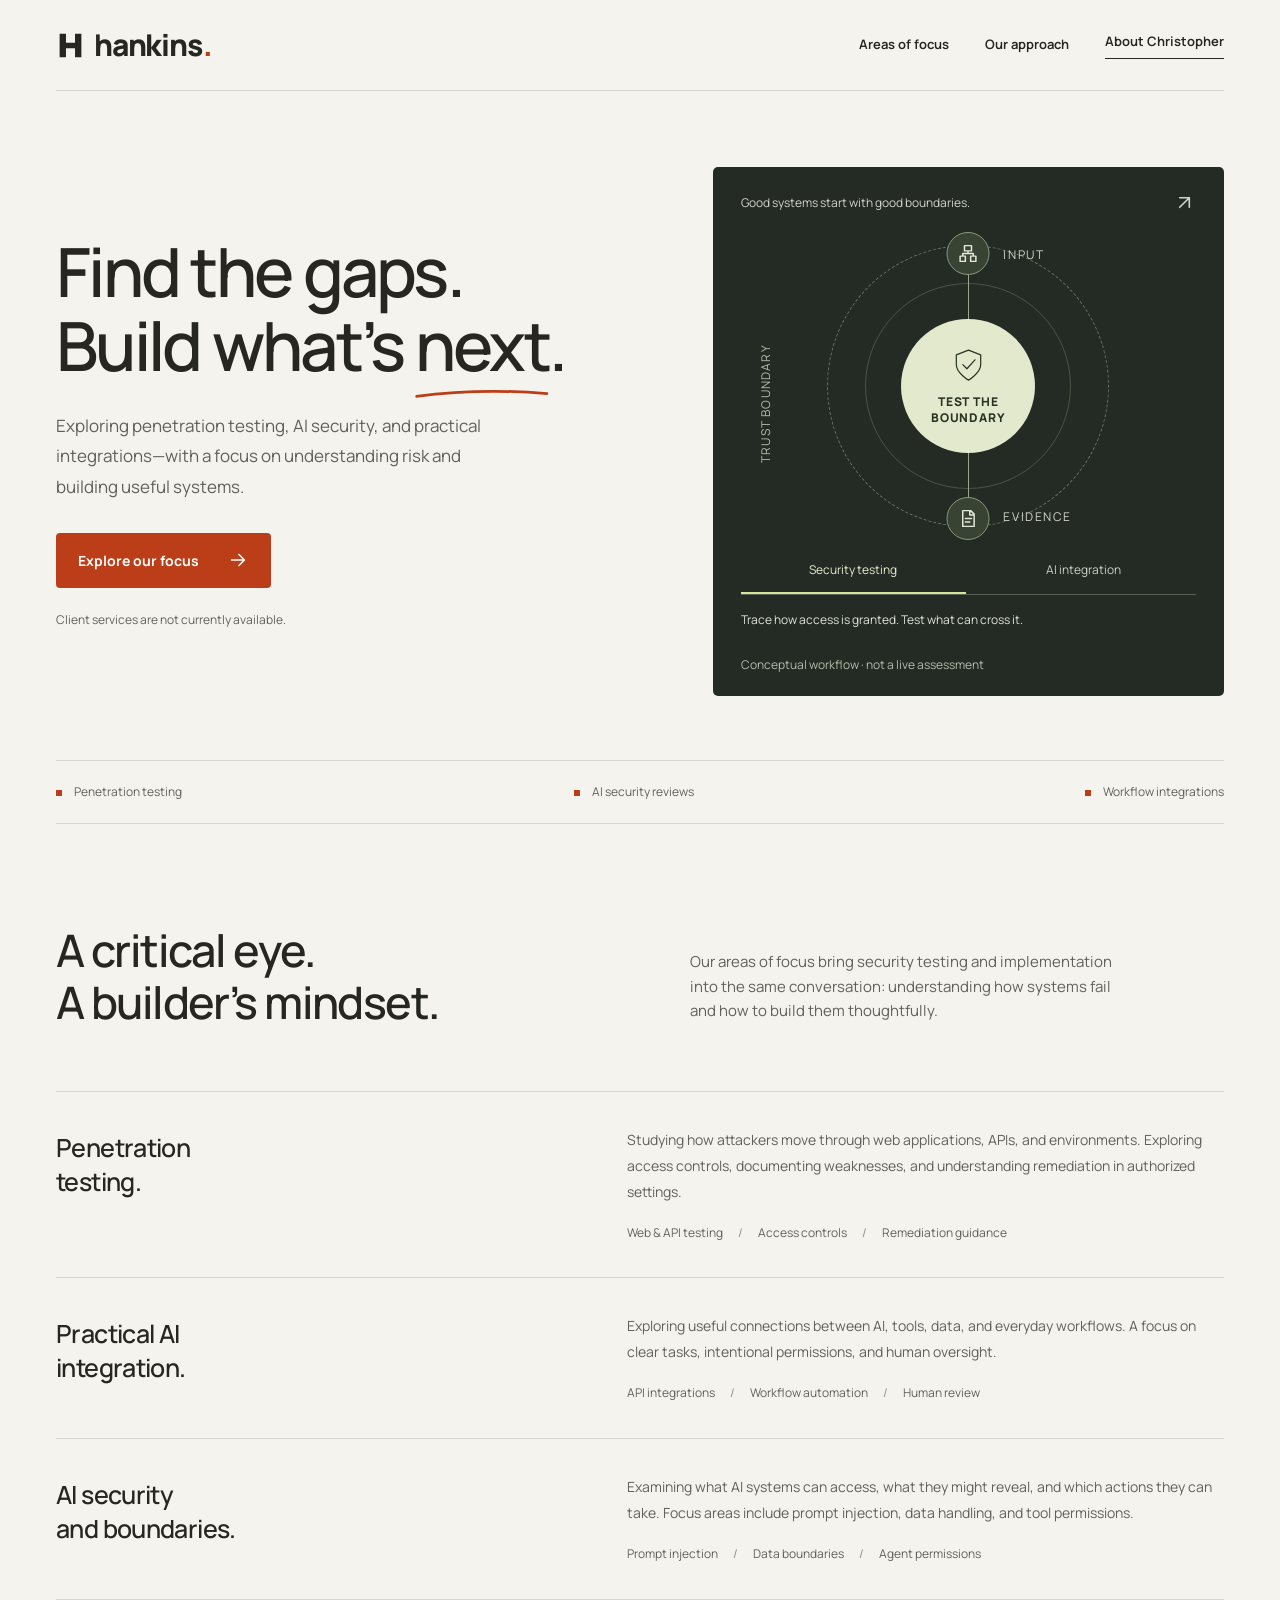
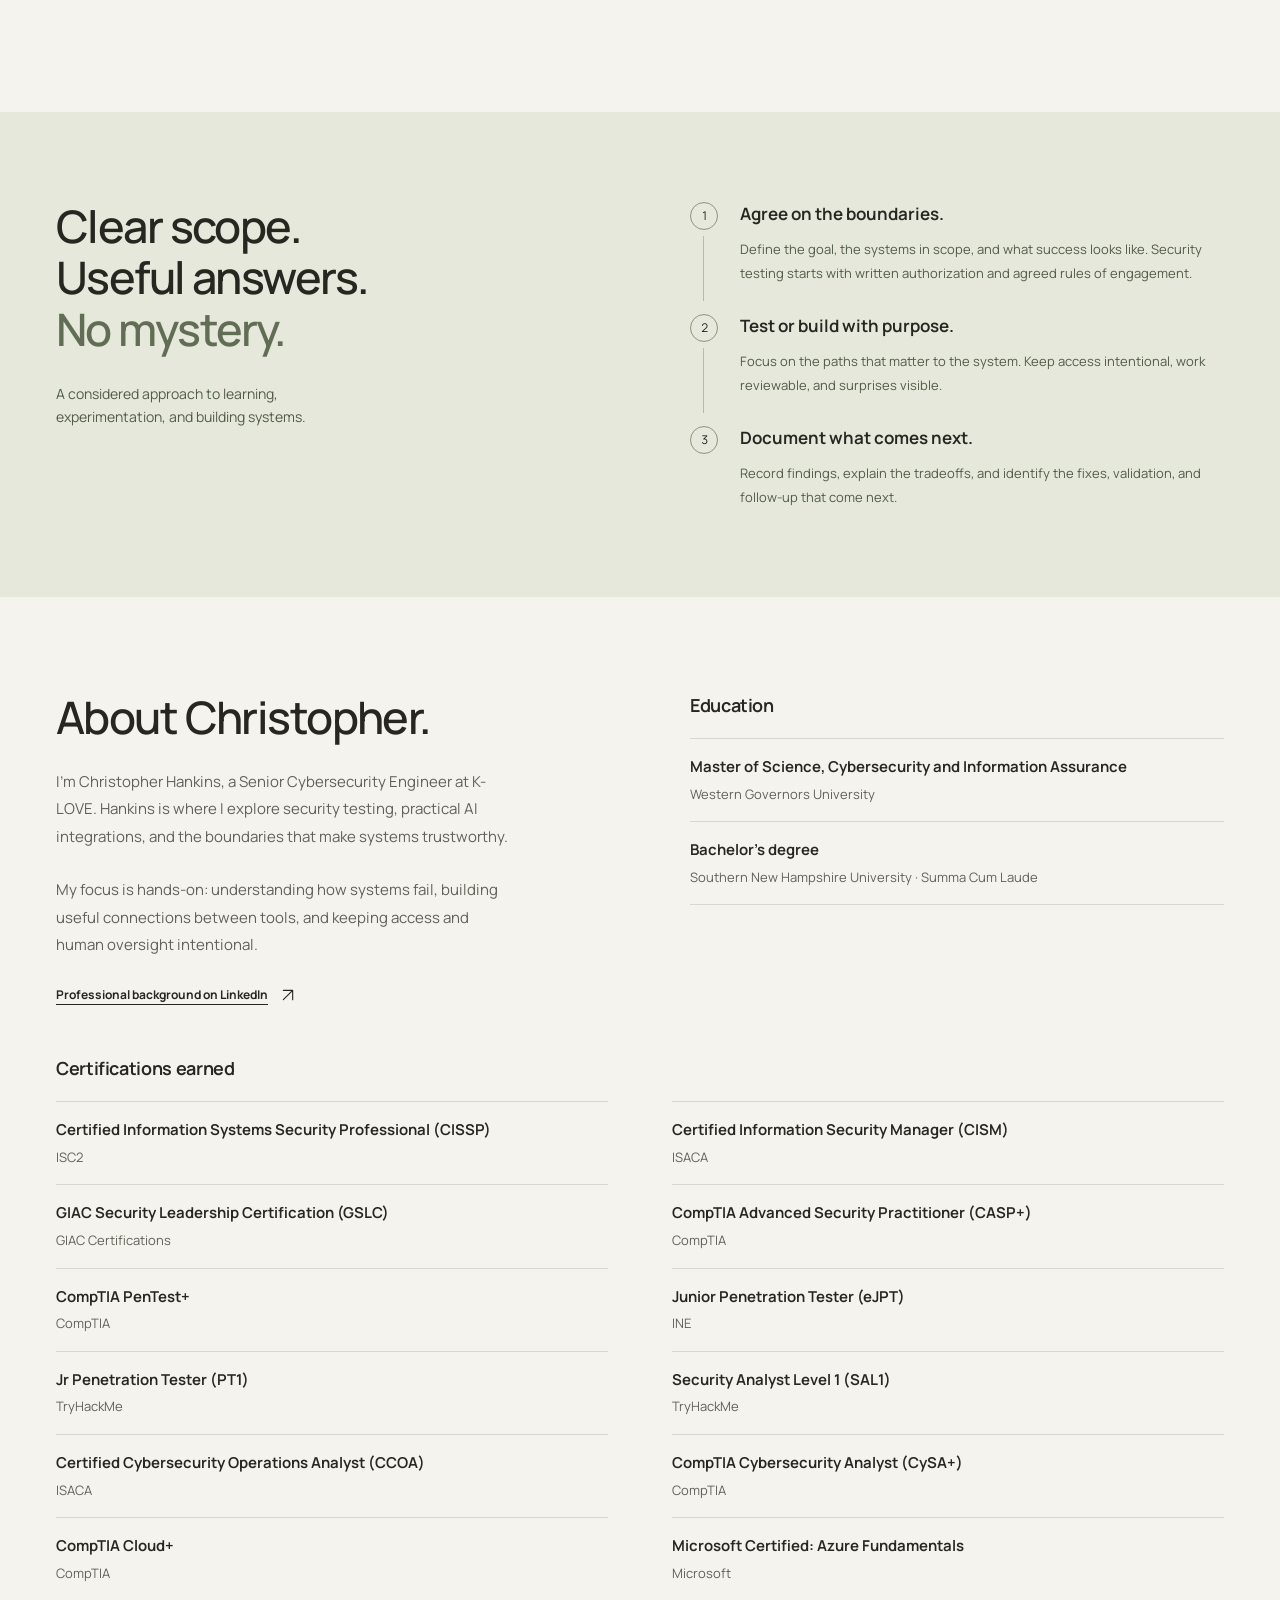
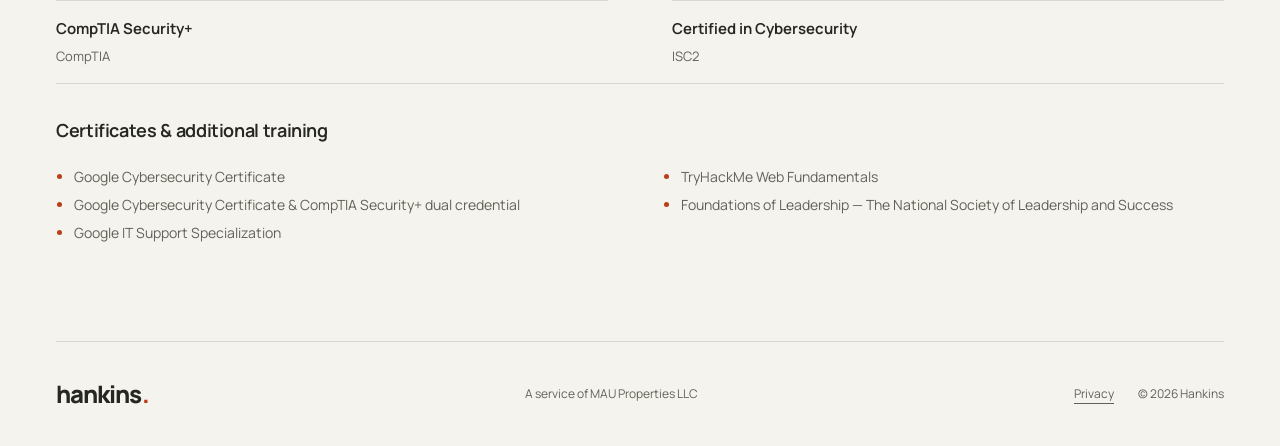
==== commit afcc286e: "Expand credentials and education from owner screenshots; omit renewal dates" ====
--- a/index.html
+++ b/index.html
@@ -56,7 +56,23 @@
     <section id="approach" class="approach" aria-labelledby="approach-title"><div class="wrap approach-grid"><div><h2 id="approach-title">Clear scope.<br>Useful answers.<br><span>No mystery.</span></h2><p>A considered approach to learning, experimentation, and building systems.</p></div><ol class="steps"><li><h3>Agree on the boundaries.</h3><p>Define the goal, the systems in scope, and what success looks like. Security testing starts with written authorization and agreed rules of engagement.</p></li><li><h3>Test or build with purpose.</h3><p>Focus on the paths that matter to the system. Keep access intentional, work reviewable, and surprises visible.</p></li><li><h3>Document what comes next.</h3><p>Record findings, explain the tradeoffs, and identify the fixes, validation, and follow-up that come next.</p></li></ol></div></section>
     <section id="about" class="about wrap" aria-labelledby="about-title">
       <div class="about-story"><h2 id="about-title">About Christopher.</h2><p>I’m Christopher Hankins, a Senior Cybersecurity Engineer at K-LOVE. Hankins is where I explore security testing, practical AI integrations, and the boundaries that make systems trustworthy.</p><p>My focus is hands-on: understanding how systems fail, building useful connections between tools, and keeping access and human oversight intentional.</p><a class="text-link" href="https://www.linkedin.com/in/christopher-hankins/" target="_blank" rel="noopener noreferrer">Professional background on LinkedIn <svg viewBox="0 0 24 24" aria-hidden="true"><path d="M5 19L19 5M5 5h14v14"/></svg></a></div>
-      <div class="about-credentials"><h3>Certifications</h3><ul class="credential-list"><li><strong>CompTIA Security+</strong><span>Renewed through 2030</span></li><li><strong>Certified in Cybersecurity</strong><span>ISC2</span></li></ul><h3>Additional training</h3><ul class="training-list"><li>Google Cybersecurity Certificate</li><li>Google IT Support Specialization</li><li>TryHackMe Web Fundamentals</li></ul></div>
+      <div class="about-education"><h3>Education</h3><ul class="credential-list"><li><strong>Master of Science, Cybersecurity and Information Assurance</strong><span>Western Governors University</span></li><li><strong>Bachelor’s degree</strong><span>Southern New Hampshire University · Summa Cum Laude</span></li></ul></div>
+      <div class="about-credentials"><h3>Certifications earned</h3><ul class="credential-list certification-grid">
+        <li><strong>Certified Information Systems Security Professional (CISSP)</strong><span>ISC2</span></li>
+        <li><strong>Certified Information Security Manager (CISM)</strong><span>ISACA</span></li>
+        <li><strong>GIAC Security Leadership Certification (GSLC)</strong><span>GIAC Certifications</span></li>
+        <li><strong>CompTIA Advanced Security Practitioner (CASP+)</strong><span>CompTIA</span></li>
+        <li><strong>CompTIA PenTest+</strong><span>CompTIA</span></li>
+        <li><strong>Junior Penetration Tester (eJPT)</strong><span>INE</span></li>
+        <li><strong>Jr Penetration Tester (PT1)</strong><span>TryHackMe</span></li>
+        <li><strong>Security Analyst Level 1 (SAL1)</strong><span>TryHackMe</span></li>
+        <li><strong>Certified Cybersecurity Operations Analyst (CCOA)</strong><span>ISACA</span></li>
+        <li><strong>CompTIA Cybersecurity Analyst (CySA+)</strong><span>CompTIA</span></li>
+        <li><strong>CompTIA Cloud+</strong><span>CompTIA</span></li>
+        <li><strong>Microsoft Certified: Azure Fundamentals</strong><span>Microsoft</span></li>
+        <li><strong>CompTIA Security+</strong><span>CompTIA</span></li>
+        <li><strong>Certified in Cybersecurity</strong><span>ISC2</span></li>
+      </ul><h3>Certificates &amp; additional training</h3><ul class="training-list"><li>Google Cybersecurity Certificate</li><li>Google Cybersecurity Certificate &amp; CompTIA Security+ dual credential</li><li>Google IT Support Specialization</li><li>TryHackMe Web Fundamentals</li><li>Foundations of Leadership — The National Society of Leadership and Success</li></ul></div>
     </section>
   </main>
   <footer class="footer wrap"><a class="brand" href="#">hankins<span class="brand-dot">.</span></a><p>A service of MAU Properties LLC</p><div><a href="privacy.html">Privacy</a><span>© <span id="year">2026</span> Hankins</span></div></footer>
--- a/styles.css
+++ b/styles.css
@@ -16,3 +16,5 @@
 .about{display:grid;grid-template-columns:1fr 1fr;gap:100px;padding-block:94px}.about-story>p{font-size:15px;color:var(--muted);max-width:460px;margin:25px 0 0;line-height:1.85}.about-story .text-link{margin-top:26px}.about-credentials h3{font-size:18px;font-weight:650;letter-spacing:-.02em;margin:0 0 17px}.credential-list{list-style:none;padding:0;margin:0 0 32px}.credential-list li{display:flex;flex-direction:column;gap:4px;padding:16px 0;border-top:1px solid var(--line)}.credential-list li:last-child{border-bottom:1px solid var(--line)}.credential-list strong{font-weight:650;font-size:15px}.credential-list span{color:var(--muted);font-size:13px}.training-list{margin:0;padding-left:18px;color:var(--muted);font-size:14px;line-height:2}.training-list li::marker{color:var(--orange)}
 @media(max-width:1050px){.about{gap:55px}}
 @media(max-width:760px){.about{grid-template-columns:1fr;gap:36px;padding-block:60px}.about-story>p{font-size:14px}.site-header nav{gap:16px}.site-header .nav-cta{font-size:11px}}
+.about{row-gap:48px}.about-education h3{font-size:18px;font-weight:650;letter-spacing:-.02em;margin:0 0 17px}.about-credentials{grid-column:1/-1}.certification-grid{display:grid;grid-template-columns:1fr 1fr;column-gap:64px}.certification-grid li:last-child{border-bottom:0}.certification-grid{border-bottom:1px solid var(--line)}.about-credentials .training-list{columns:2;column-gap:64px}.training-list li{break-inside:avoid}
+@media(max-width:760px){.certification-grid{grid-template-columns:1fr}.about-credentials .training-list{columns:1}.about{row-gap:34px}}
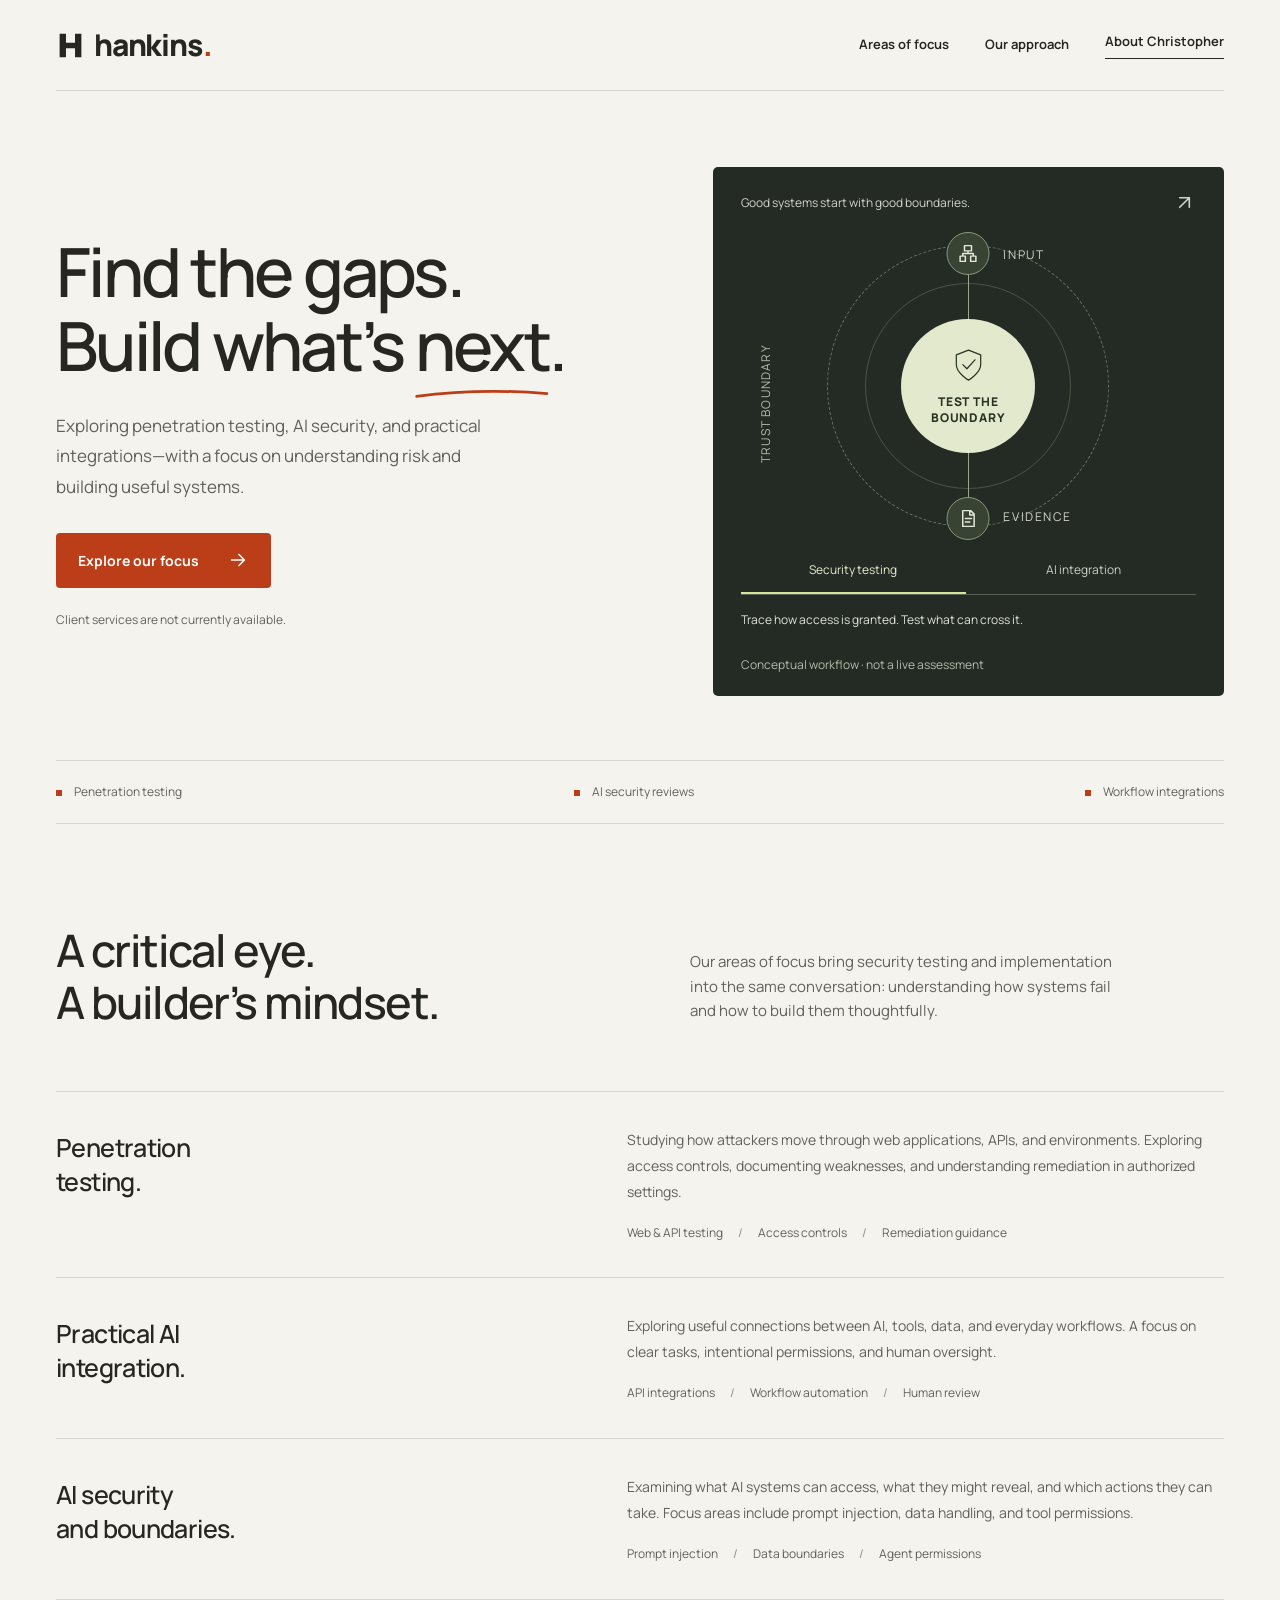
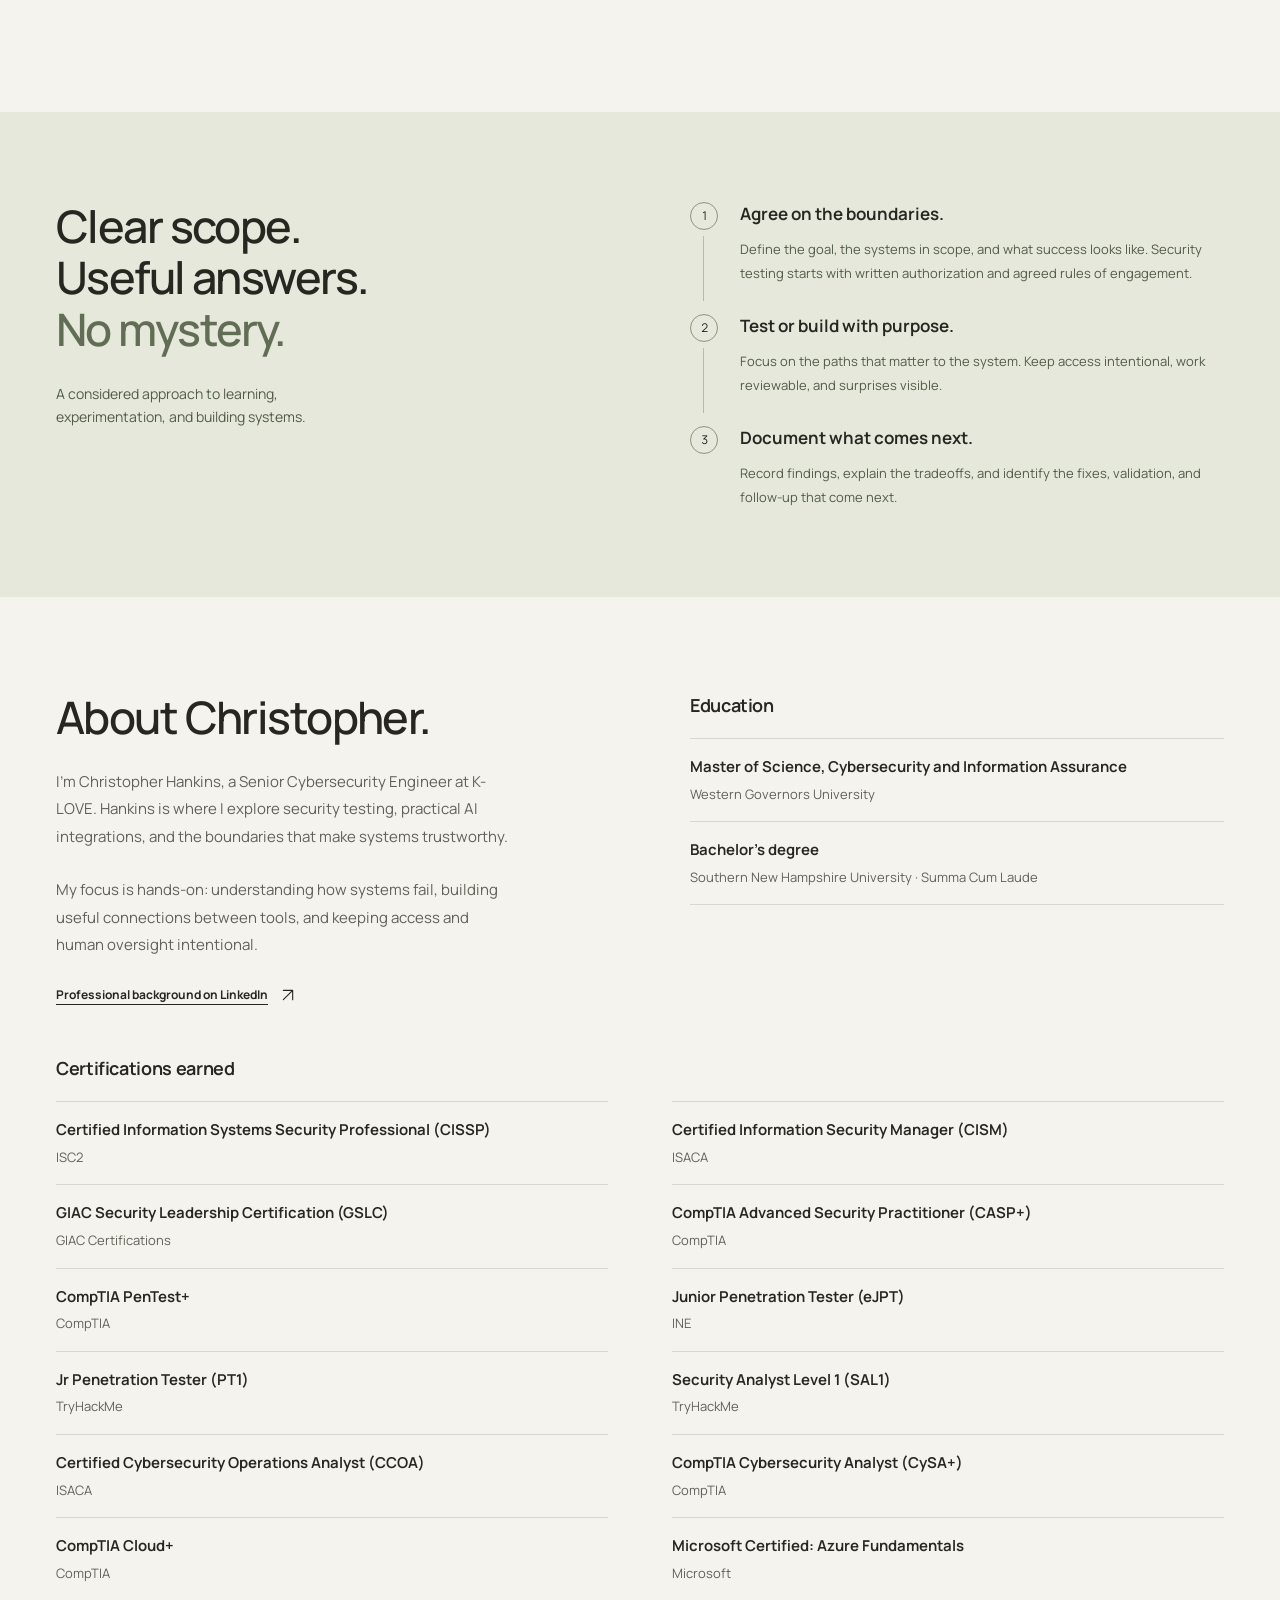
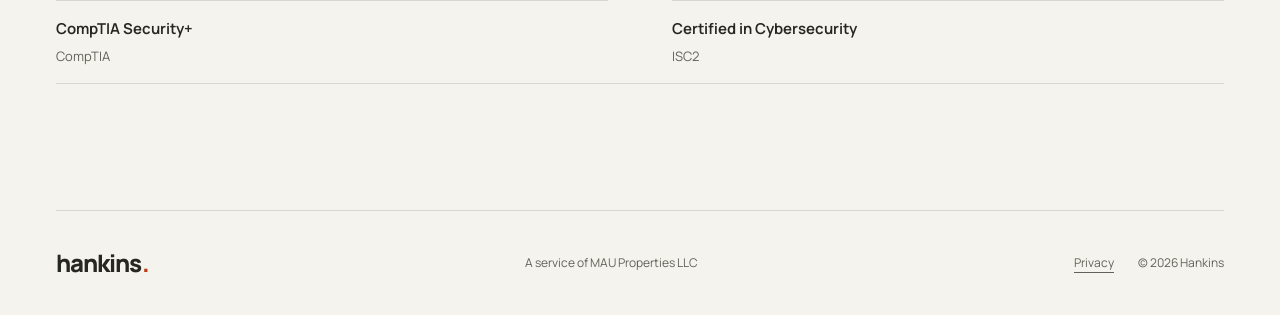
==== commit 1d4cf6c0: "Remove additional training section from About" ====
--- a/index.html
+++ b/index.html
@@ -72,7 +72,7 @@
         <li><strong>Microsoft Certified: Azure Fundamentals</strong><span>Microsoft</span></li>
         <li><strong>CompTIA Security+</strong><span>CompTIA</span></li>
         <li><strong>Certified in Cybersecurity</strong><span>ISC2</span></li>
-      </ul><h3>Certificates &amp; additional training</h3><ul class="training-list"><li>Google Cybersecurity Certificate</li><li>Google Cybersecurity Certificate &amp; CompTIA Security+ dual credential</li><li>Google IT Support Specialization</li><li>TryHackMe Web Fundamentals</li><li>Foundations of Leadership — The National Society of Leadership and Success</li></ul></div>
+      </ul></div>
     </section>
   </main>
   <footer class="footer wrap"><a class="brand" href="#">hankins<span class="brand-dot">.</span></a><p>A service of MAU Properties LLC</p><div><a href="privacy.html">Privacy</a><span>© <span id="year">2026</span> Hankins</span></div></footer>
